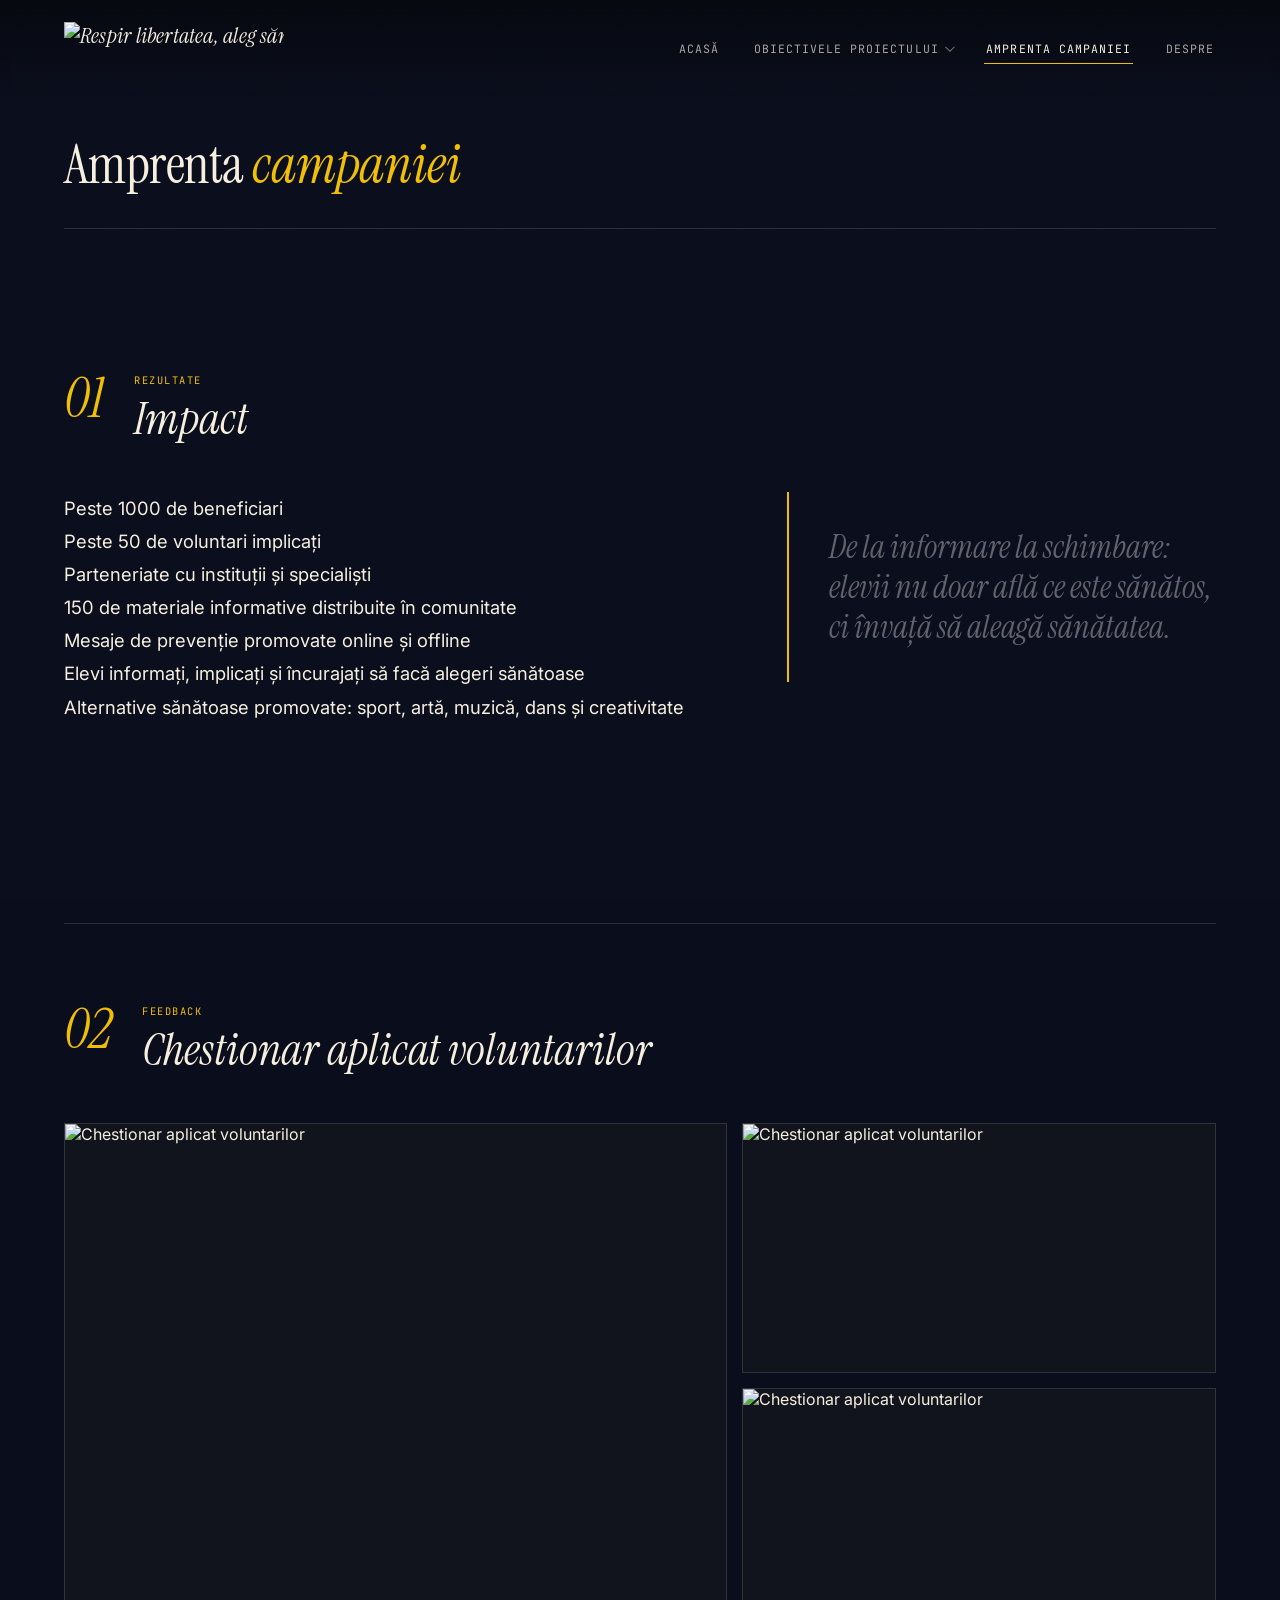
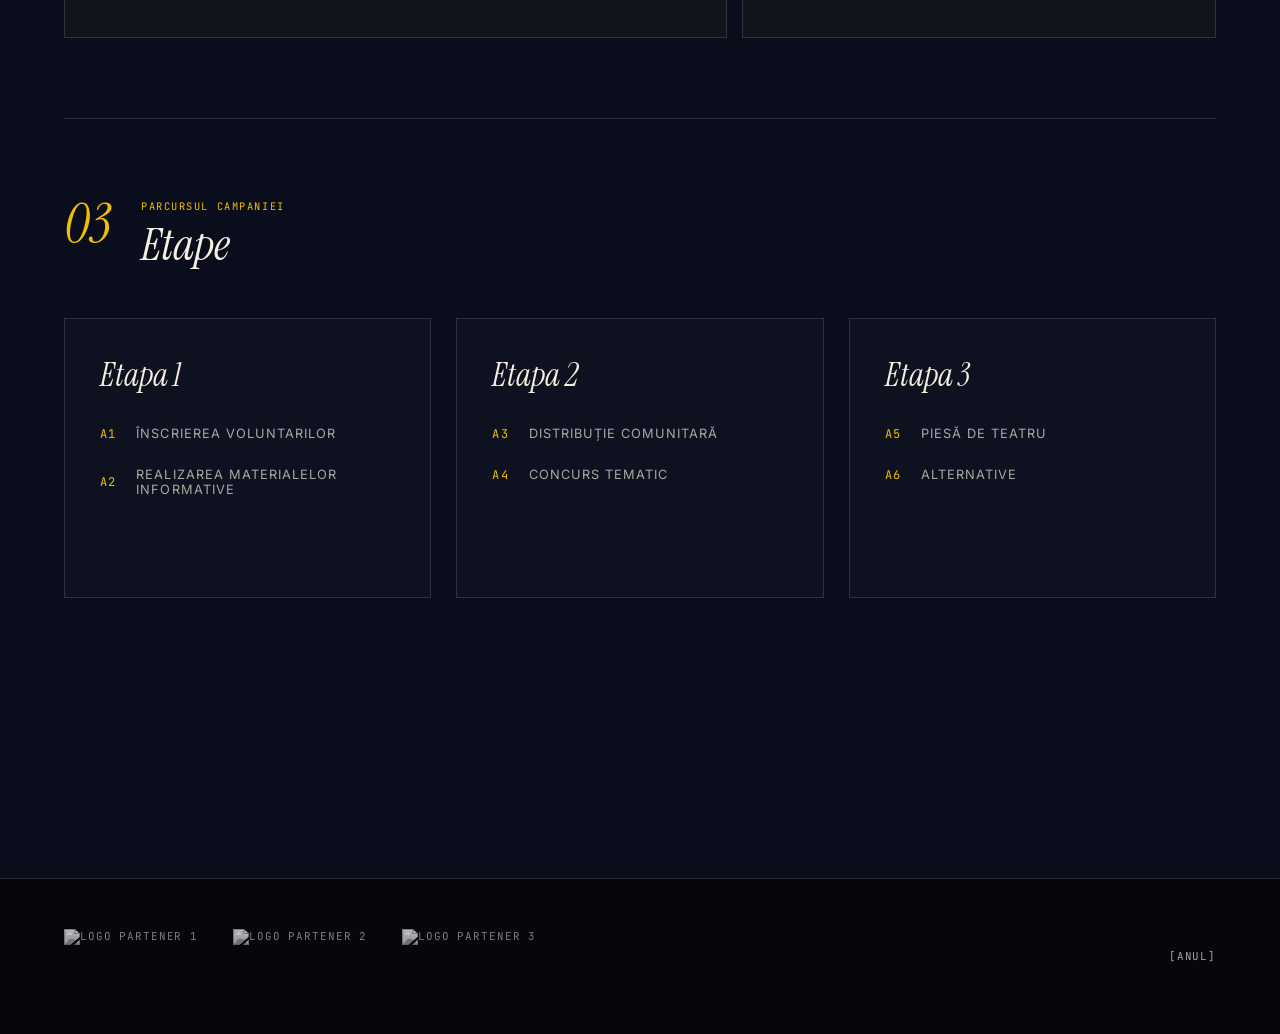
==== amprenta.html @ 4506ed2d "Site-ul fara poze" ====
<!DOCTYPE html>
<html lang="ro">

<head>

  <meta charset="UTF-8">

  <meta
    name="viewport"
    content="width=device-width, initial-scale=1.0"
  >

  <title>
    Amprenta Campaniei — Respir libertatea, aleg sănătatea
  </title>


  <!-- GOOGLE FONTS -->

  <link rel="preconnect" href="https://fonts.googleapis.com">

  <link
    rel="preconnect"
    href="https://fonts.gstatic.com"
    crossorigin
  >

  <link
    href="https://fonts.googleapis.com/css2?family=Instrument+Serif:ital@0;1&family=Inter:wght@400;500;600;700&family=JetBrains+Mono:wght@400;500&display=swap"
    rel="stylesheet"
  >


  <!-- CSS -->

  <link
    rel="stylesheet"
    href="style.css"
  >

</head>


<body>


  <!-- ================================================= -->
  <!-- NAVIGAȚIE -->
  <!-- ================================================= -->

  <nav
    class="nav"
    id="siteNav"
  >


    <!-- LOGO / NUME CAMPANIE -->

    <a
  href="index.html"
  class="nav-brand"
>
  <img
    src="imagini/logo.png"
    alt="Respir libertatea, aleg sănătatea"
  >
</a>



    <!-- MENIU -->

    <ul class="nav-list">


      <!-- ACASĂ -->

      <li>

        <a
          href="index.html"
          class="nav-link"
        >

          Acasă

        </a>

      </li>



      <!-- OBIECTIVE -->

      <li class="has-sub">

        <a
          href="obiective.html"
          class="nav-link"
        >

          Obiectivele proiectului

          <span class="caret"></span>

        </a>


        <!-- SUBMENIU -->

        <ul class="submenu">


          <li>

            <a
              href="obiective.html#constientizare"
            >

              Conștientizare

            </a>

          </li>


          <li>

            <a
              href="obiective.html#preventie"
            >

              Prevenție

            </a>

          </li>


          <li>

            <a
              href="obiective.html#consolidare"
            >

              Consolidare

            </a>

          </li>


        </ul>

      </li>



      <!-- AMPRENTA -->

      <li>

        <a
          href="amprenta.html"
          class="nav-link active"
        >

          Amprenta Campaniei

        </a>

      </li>



      <!-- Despre -->

      <li>

        <a
          href="despre.html"
          class="nav-link"
        >

          Despre

        </a>

      </li>


    </ul>
<button
  class="menu-toggle"
  id="menuToggle"
  aria-label="Deschide meniul"
  aria-expanded="false"
>
  <span></span>
  <span></span>
  <span></span>
</button>
  </nav>



  <!-- ================================================= -->
  <!-- CONȚINUT PRINCIPAL -->
  <!-- ================================================= -->

  <main>


    <!-- ================================================= -->
    <!-- HEADER - AMPRENTA CAMPANIEI -->
    <!-- ================================================= -->

    <section
      id="amprenta"
    >


      <div class="section-head">


        <!-- TITLUL PRINCIPAL -->

        <h1 class="section-title">

          Amprenta
          <em>campaniei</em>

        </h1>


      </div>



      <!-- ================================================= -->
      <!-- CONȚINUT AMPRENTA -->
      <!-- ================================================= -->

      <div class="imprint-content">



        <!-- ================================================= -->
        <!-- 01. IMPACT -->
        <!-- ================================================= -->

        <section
          class="imprint-section"
          id="impact"
        >


          <!-- HEADER SECȚIUNE -->

          <div class="imprint-section-heading">


            <!-- NUMĂR -->

            <div class="imprint-section-number">

              01

            </div>



            <!-- TITLU -->

            <div>


              <div class="imprint-section-label">

                REZULTATE

              </div>


              <h2 class="imprint-section-title">

                Impact

              </h2>


            </div>


          </div>



          <!-- CONȚINUT IMPACT -->

          <div class="impact-content">


            <!-- TEXT PRINCIPAL -->

            <div class="impact-main-text">


              <p>

                Peste 1000 de beneficiari 
                </p>
                <p>
Peste 50 de voluntari implicați 
</p>
<p>
Parteneriate cu instituții și specialiști
</p> 
<p>
150 de materiale informative distribuite în comunitate 
</p>
<p>
Mesaje de prevenție promovate online și offline
</p> 
</p>
<p>
Elevi informați, implicați și încurajați să facă alegeri sănătoase 
</p>
<p>
Alternative sănătoase promovate: sport, artă, muzică, dans și creativitate 
              </p>


            </div>



            <!-- MESAJ MEMORABIL -->

            <div class="impact-message">


              <p>

                De la informare la schimbare: elevii nu doar află ce este sănătos, ci învață să aleagă sănătatea.


              </p>


            </div>


          </div>


        </section>



        <!-- ================================================= -->
        <!-- 02. CHESTIONAR APLICAT VOLUNTARILOR -->
        <!-- ================================================= -->

        <section
          class="imprint-section"
          id="chestionar"
        >


          <!-- HEADER SECȚIUNE -->

          <div class="imprint-section-heading">


            <!-- NUMĂR -->

            <div class="imprint-section-number">

              02

            </div>



            <!-- TITLU -->

            <div>


              <div class="imprint-section-label">

                FEEDBACK

              </div>


              <h2 class="imprint-section-title">

                Chestionar aplicat
                voluntarilor

              </h2>


            </div>


          </div>


          <!-- GALERIE CHESTIONAR -->

          <div class="questionnaire-gallery">


            <!-- POZA 1 - MAI MARE -->

            <div class="questionnaire-photo">


              <img
                src="imagini/chestionar-1.jpg"
                alt="Chestionar aplicat voluntarilor"
              >


            </div>



            <!-- POZA 2 -->

            <div class="questionnaire-photo">


              <img
                src="imagini/chestionar-2.jpg"
                alt="Chestionar aplicat voluntarilor"
              >


            </div>



            <!-- POZA 3 -->

            <div class="questionnaire-photo">


              <img
                src="imagini/chestionar-3.jpg"
                alt="Chestionar aplicat voluntarilor"
              >


            </div>


          </div>


        </section>



        <!-- ================================================= -->
        <!-- 03. ETAPE -->
        <!-- ================================================= -->

        <section
          class="imprint-section"
          id="etape"
        >


          <!-- HEADER SECȚIUNE -->

          <div class="imprint-section-heading">


            <!-- NUMĂR -->

            <div class="imprint-section-number">

              03

            </div>



            <!-- TITLU -->

            <div>


              <div class="imprint-section-label">

                PARCURSUL CAMPANIEI

              </div>


              <h2 class="imprint-section-title">

                Etape

              </h2>


            </div>


          </div>



          <!-- ================================================= -->
          <!-- CELE 3 ETAPE -->
          <!-- ================================================= -->

          <div class="stages-grid">



            <!-- ================================================= -->
            <!-- ETAPA 1 -->
            <!-- ================================================= -->

            <article class="stage-card">


              <h3 class="stage-title">

                Etapa 1

              </h3>



              <div class="stage-list">


                <!-- A1 -->

                <div class="stage-item">


                  <span class="stage-code">

                    A1

                  </span>


                  <span class="stage-subtitle">

                    Înscrierea voluntarilor

                  </span>


                </div>



                <!-- A2 -->

                <div class="stage-item">


                  <span class="stage-code">

                    A2

                  </span>


                  <span class="stage-subtitle">

                    Realizarea materialelor informative

                  </span>


                </div>


              </div>


            </article>



            <!-- ================================================= -->
            <!-- ETAPA 2 -->
            <!-- ================================================= -->

            <article class="stage-card">


              <h3 class="stage-title">

                Etapa 2

              </h3>



              <div class="stage-list">


                <!-- A3 -->

                <div class="stage-item">


                  <span class="stage-code">

                    A3

                  </span>


                  <span class="stage-subtitle">

                    Distribuție comunitară

                  </span>


                </div>



                <!-- A4 -->

                <div class="stage-item">


                  <span class="stage-code">

                    A4

                  </span>


                  <span class="stage-subtitle">

                    Concurs tematic

                  </span>


                </div>


              </div>


            </article>



            <!-- ================================================= -->
            <!-- ETAPA 3 -->
            <!-- ================================================= -->

            <article class="stage-card">


              <h3 class="stage-title">

                Etapa 3

              </h3>



              <div class="stage-list">


                <!-- A5 -->

                <div class="stage-item">


                  <span class="stage-code">

                    A5

                  </span>


                  <span class="stage-subtitle">

                    Piesă de teatru

                  </span>


                </div>



                <!-- A6 -->

                <div class="stage-item">


                  <span class="stage-code">

                    A6

                  </span>


                  <span class="stage-subtitle">

                    Alternative

                  </span>


                </div>


              </div>


            </article>


          </div>


        </section>


      </div>


    </section>


  </main>



  <!-- ================================================= -->
  <!-- FOOTER -->
  <!-- ================================================= -->

  <footer>

  <div class="footer-logos">

    <img
      src="imagini/logo1.png"
      alt="Logo partener 1"
    >

    <img
      src="imagini/logo2.png"
      alt="Logo partener 2"
    >

    <img
      src="imagini/logo3.png"
      alt="Logo partener 3"
    >

  </div>

  <div class="footer-year">
    [Anul]
  </div>

</footer>



  <!-- ================================================= -->
  <!-- JAVASCRIPT -->
  <!-- ================================================= -->

  <script src="script.js"></script>


</body>

</html>
---- style.css ----
:root{

    --gold:   #f0be05;
    --amber:  #d9820a;
    --ember:  #c1421c;
    --wine:   #8b314e;
    --indigo: #47427e;
    --navy:   #16213f;
    --void:   #05070d;

    --paper:  #f6efdf;
    --paper-dim: rgba(246,239,223,0.68);

    --line: rgba(246,239,223,0.14);

    --display: 'Instrument Serif', serif;
    --body: 'Inter', sans-serif;
    --mono: 'JetBrains Mono', monospace;

    }


    /* ============================================
    RESET
    ============================================ */


    *{

    margin:0;
    padding:0;

    box-sizing:border-box;

    }


    html{

    scroll-behavior:smooth;

    }


    body{

    background:var(--void);

    color:var(--paper);

    font-family:var(--body);

    overflow-x:hidden;

    }


    /* ============================================
    TEXTURE / GRAIN
    ============================================ */


    body::before{

    content:"";

    position:fixed;

    inset:0;

    z-index:500;

    pointer-events:none;

    opacity:0.05;

    mix-blend-mode:overlay;

    background-image:url(
        "data:image/svg+xml;utf8,<svg xmlns='http://www.w3.org/2000/svg' width='120' height='120'><filter id='n'><feTurbulence type='fractalNoise' baseFrequency='0.9' numOctaves='2' stitchTiles='stitch'/></filter><rect width='100%25' height='100%25' filter='url(%23n)'/></svg>"
    );

    }


    a{

    color:inherit;

    text-decoration:none;

    }


    ::selection{

    background:var(--ember);

    color:var(--paper);

    }


    /* ============================================
    NAVIGATION
    ============================================ */


    .nav{

    position:fixed;

    top:0;
    left:0;
    right:0;

    z-index:400;

    display:flex;

    align-items:center;

    justify-content:space-between;

    padding:22px 5vw;

    background:
        linear-gradient(
        to bottom,
        rgba(5,7,13,0.85),
        rgba(5,7,13,0)
        );

    backdrop-filter:blur(6px);

    transition:
        padding .35s ease,
        background .35s ease;

    }


    .nav.scrolled{

    padding:14px 5vw;

    background:rgba(5,7,13,0.72);

    border-bottom:1px solid var(--line);

    }


    /* ============================================
    LOGO
    ============================================ */


    .nav-brand{

    font-family:var(--display);

    font-style:italic;

    font-size:1.35rem;

    letter-spacing:0.01em;

    white-space:nowrap;

    }


    .nav-brand span{

    color:var(--gold);

    font-style:normal;

    }


    /* ============================================
    MENIU PRINCIPAL
    ============================================ */


    .nav-list{

    list-style:none;

    display:flex;

    align-items:center;

    gap:2.4vw;

    }


    .nav-list > li{

    position:relative;

    }


    .nav-link{

    font-family:var(--mono);

    font-size:0.72rem;

    letter-spacing:0.09em;

    text-transform:uppercase;

    color:var(--paper-dim);

    padding:8px 2px;

    position:relative;

    cursor:pointer;

    display:inline-flex;

    align-items:center;

    gap:6px;

    transition:color .25s ease;

    }


    .nav-link:hover,
    .nav-link.active{

    color:var(--paper);

    }


    .nav-link::after{

    content:"";

    position:absolute;

    left:0;

    bottom:0;

    width:0;

    height:1px;

    background:var(--gold);

    transition:width .3s ease;

    }


    .nav-link:hover::after,
    .nav-link.active::after{

    width:100%;

    }


    /* ============================================
    SĂGEATA SUBMENIU
    ============================================ */


    .caret{

    width:7px;

    height:7px;

    border-right:1px solid currentColor;

    border-bottom:1px solid currentColor;

    transform:
        rotate(45deg)
        translateY(-2px);

    opacity:0.7;

    transition:
        transform .25s ease;

    }


    .has-sub:hover .caret{

    transform:
        rotate(225deg)
        translateY(2px);

    }


    /* ============================================
    SUBMENIU
    ============================================ */


    .submenu{

    position:absolute;

    top:calc(100% + 14px);

    left:50%;

    transform:
        translateX(-50%)
        translateY(-6px);

    min-width:200px;

    background:rgba(10,12,22,0.92);

    border:1px solid var(--line);

    backdrop-filter:blur(10px);

    padding:8px;

    opacity:0;

    visibility:hidden;

    transition:

        opacity .25s ease,

        transform .25s ease,

        visibility .25s ease;

    }


    .has-sub:hover .submenu{

    opacity:1;

    visibility:visible;

    transform:
        translateX(-50%)
        translateY(0);

    }


    .submenu li{

    list-style:none;

    }


    .submenu li a{

    display:block;

    font-family:var(--mono);

    font-size:0.7rem;

    letter-spacing:0.07em;

    text-transform:uppercase;

    color:var(--paper-dim);

    padding:11px 14px;

    transition:

        color .2s ease,

        background .2s ease;

    }


    .submenu li a:hover{

    color:var(--paper);

    background:
        rgba(240,190,5,0.08);

    }


    .submenu li + li{

    border-top:1px solid var(--line);

    }


    /* ============================================
    HERO / ACASĂ
    ============================================ */


    .hero{

    position:relative;

    min-height:100svh;

    display:flex;

    flex-direction:column;

    justify-content:center;

    padding:0 5vw;

    overflow:hidden;

    }


    .hero-bg{

    position:absolute;

    inset:0;

    background-image:
        url('assets/hero-gradient.jpg');

    background-size:cover;

    background-position:center;

    z-index:-3;

    }


    .hero-bg::after{

    content:"";

    position:absolute;

    inset:0;

    background:
        linear-gradient(
        180deg,
        rgba(5,7,13,0.35) 0%,
        rgba(5,7,13,0.15) 40%,
        rgba(5,7,13,0.75) 100%
        );

    }


    /* ============================================
    HALO
    ============================================ */


    .breath-halo{

    position:absolute;

    left:8%;

    top:38%;

    width:46vw;

    height:46vw;

    max-width:640px;

    max-height:640px;

    border-radius:50%;

    background:
        radial-gradient(
        circle,
        rgba(240,190,5,0.35) 0%,
        rgba(193,66,28,0.18) 45%,
        transparent 72%
        );

    filter:blur(10px);

    z-index:-2;

    animation:
        breathe 4.2s ease-in-out infinite;

    pointer-events:none;

    }


    @keyframes breathe{

    0%,
    100%{

        transform:scale(1);

        opacity:0.75;

    }

    50%{

        transform:scale(1.12);

        opacity:1;

    }

    }


    /* ============================================
    HERO TEXT
    ============================================ */


    .eyebrow{

    font-family:var(--mono);

    font-size:0.75rem;

    letter-spacing:0.18em;

    text-transform:uppercase;

    color:var(--gold);

    margin-bottom:22px;

    display:flex;

    align-items:center;

    gap:12px;

    }


    .eyebrow::before{

    content:"";

    width:34px;

    height:1px;

    background:var(--gold);

    }


    .hero-title{

    font-family:var(--display);

    font-weight:400;

    font-size:
        clamp(
        2.8rem,
        7.4vw,
        6.4rem
        );

    line-height:1.02;

    max-width:14ch;

    letter-spacing:-0.01em;

    }


    .hero-title em{

    font-style:italic;

    color:var(--gold);

    }


    .hero-sub{

    margin-top:26px;

    max-width:46ch;

    font-size:1.05rem;

    line-height:1.7;

    color:var(--paper-dim);

    }


    .hero-meta{

    margin-top:56px;

    display:flex;

    gap:48px;

    flex-wrap:wrap;

    }


    .hero-meta div{

    font-family:var(--mono);

    font-size:0.7rem;

    letter-spacing:0.08em;

    text-transform:uppercase;

    color:var(--paper-dim);

    }


    .hero-meta strong{

    display:block;

    font-family:var(--display);

    font-style:italic;

    font-size:1.4rem;

    color:var(--paper);

    margin-top:4px;

    }


    /* ============================================
    SECȚIUNI
    ============================================ */


    section{

    position:relative;

    padding:130px 5vw;

    }


    main section{

    min-height:70vh;

    }


    .section-head{

    display:flex;

    align-items:flex-end;

    justify-content:space-between;

    gap:40px;

    flex-wrap:wrap;

    margin-bottom:64px;

    border-bottom:1px solid var(--line);

    padding-bottom:28px;

    }


    .section-title{

    font-family:var(--display);

    font-size:
        clamp(
        2rem,
        4.2vw,
        3.4rem
        );

    font-weight:400;

    letter-spacing:-0.01em;

    }


    .section-title em{

    font-style:italic;

    color:var(--gold);

    }


    .section-note{

    font-family:var(--mono);

    font-size:0.72rem;

    letter-spacing:0.08em;

    text-transform:uppercase;

    color:var(--paper-dim);

    max-width:34ch;

    text-align:right;

    }


    /* ============================================
    OBIECTIVE
    ============================================ */


    #obiective{

    background:
        linear-gradient(
        180deg,
        var(--void) 0%,
        #0a0e1c 100%
        );

    }


    .goal-grid{

    display:grid;

    grid-template-columns:
        repeat(3,1fr);

    gap:1px;

    background:var(--line);

    border:1px solid var(--line);

    }


    .goal-card{

    background:var(--void);

    padding:44px 34px 40px;

    min-height:340px;

    display:flex;

    flex-direction:column;

    transition:
        background .3s ease;

    }

    /* ============================================
    OBIECTIVE - SECȚIUNI DETALIATE
    ============================================ */


    /* Spațiu între carduri și prima secțiune */

    .objective-detail{

    min-height:100vh;

    display:grid;

    grid-template-columns:
        180px 1fr;

    gap:70px;

    align-items:start;

    padding-top:150px;

    padding-bottom:150px;

    border-top:1px solid var(--line);

    }


    /* Numărul mare din stânga */

    .detail-number{

    font-family:var(--display);

    font-style:italic;

    font-size:
        clamp(
        5rem,
        10vw,
        10rem
        );

    line-height:0.8;

    color:rgba(240,190,5,0.18);

    position:sticky;

    top:150px;

    }


    /* Zona cu text */

    .detail-content{

    max-width:900px;

    }


    /* Eticheta mică */

    .detail-tag{

    font-family:var(--mono);

    font-size:0.7rem;

    letter-spacing:0.15em;

    text-transform:uppercase;

    color:var(--gold);

    margin-bottom:22px;

    }


    /* Titlul */

    .detail-title{

    font-family:var(--display);

    font-style:italic;

    font-weight:400;

    font-size:
        clamp(
        3rem,
        6vw,
        5.5rem
        );

    line-height:1;

    margin-bottom:35px;

    }


    /* Text introductiv */

    .detail-intro{

    max-width:800px;

    font-size:1.25rem;

    line-height:1.8;

    color:var(--paper);

    margin-bottom:35px;

    }
    .detail-intro .first-word {
    color: var(--gold);
    }


    /* Textul principal */

    .detail-text{

    max-width:750px;

    font-size:1rem;

    line-height:1.9;

    color:var(--paper-dim);

    }


    .detail-text p + p{

    margin-top:25px;

    }


    /* Lista de activități */

    .detail-list{

    margin-top:60px;

    border-top:1px solid var(--line);

    }


    .detail-list-item{

    display:grid;

    grid-template-columns:60px 1fr;

    gap:25px;

    padding:25px 0;

    border-bottom:1px solid var(--line);

    }


    .detail-list-item span{

    font-family:var(--mono);

    font-size:0.7rem;

    color:var(--gold);

    padding-top:4px;

    }


    .detail-list-item p{

    font-size:0.95rem;

    line-height:1.7;

    color:var(--paper-dim);

    }


    /* ============================================
    CULORI DIFERITE PENTRU CELE 3 SECȚIUNI
    ============================================ */


    /* Conștientizare */

    .objective-awareness{

    background:
        linear-gradient(
        180deg,
        #0a0e1c 0%,
        #0d101e 100%
        );

    }


    .objective-awareness
    .detail-title{

    color:var(--gold);

    }


    /* Prevenție */

    .objective-prevention{

    background:
        linear-gradient(
        180deg,
        #0d101e 0%,
        #100d18 100%
        );

    }


    .objective-prevention
    .detail-title{

    color:#d9820a;

    }


    /* Consolidare */

    .objective-consolidation{

    background:
        linear-gradient(
        180deg,
        #100d18 0%,
        var(--void) 100%
        );

    }


    .objective-consolidation
    .detail-title{

    color:#8b8ac5;

    }


    /* ============================================
    OFFSET PENTRU MENIUL FIX
    ============================================ */


    /*
    Când apeși pe Conștientizare, Prevenție
    sau Consolidare, browserul face scroll
    astfel încât secțiunea să nu fie ascunsă
    sub meniul fix.
    */


    #constientizare,
    #preventie,
    #consolidare{

    scroll-margin-top:90px;

    }

    /* ============================================
    ACTIVITĂȚI - CONȘTIENTIZARE
    ============================================ */

    .awareness-activities {

    margin-top: 80px;

    border-top: 1px solid var(--line);

    }


    /* ============================================
    FIECARE ACTIVITATE
    ============================================ */

    .awareness-item {

    padding: 90px 0;

    border-bottom: 1px solid var(--line);

    }


    /* ============================================
    ZONA CU NUMĂR + TEXT
    ============================================ */

    .awareness-info {

    display: grid;

    grid-template-columns: 120px 1fr;

    gap: 40px;

    align-items: start;

    margin-bottom: 50px;

    }


    /* Numărul 01 / 02 / 03 */

    .awareness-number {

    font-family: var(--display);

    font-style: italic;

    font-size: 5rem;

    line-height: 0.8;

    color: rgba(240, 190, 5, 0.35);

    }


    /* Eticheta mică */

    .awareness-tag {

    font-family: var(--mono);

    font-size: 0.65rem;

    letter-spacing: 0.15em;

    text-transform: uppercase;

    color: var(--gold);

    margin-bottom: 15px;

    }


    /* Titlul CJRAE / IPJ */

    .awareness-title {

    font-family: var(--display);

    font-style: italic;

    font-weight: 400;

    font-size: clamp(2.5rem, 5vw, 4.5rem);

    line-height: 1;

    margin: 0 0 25px;

    color: var(--paper);

    }


    /* Textul descriptiv */

    .awareness-text {

    max-width: 800px;

    font-size: 1rem;

    line-height: 1.8;

    color: var(--paper-dim);

    margin: 0;

    }


    /* ============================================
    GALERIA FOTO
    ============================================ */

    .awareness-gallery {

    display: grid;

    gap: 15px;

    width: 100%;

    }


    /* 3 fotografii */

    .gallery-three {

    grid-template-columns:
        repeat(3, 1fr);

    }


    /* 5 fotografii */

    /* ============================================
    GALERIE SPECIALIȘTI ÎN ALIMENTAȚIE
    SCROLL ORIZONTAL
    ============================================ */

    .food-gallery-wrapper {

    width: 100%;

    position: relative;

    }


    /* Containerul care permite scroll */

    .food-gallery {

    display: flex;

    gap: 15px;

    overflow-x: auto;

    overflow-y: hidden;

    scroll-behavior: smooth;

    padding-bottom: 18px;

    scrollbar-width: thin;

    scrollbar-color:
        var(--gold)
        var(--line);

    }


    /* Fiecare fotografie are aceeași
    dimensiune ca în galeria de 3 poze */

    .food-gallery .gallery-image {

    flex: 0 0
        calc(
        (100% - 30px) / 3
        );

    aspect-ratio: 4 / 3;

    position: relative;

    overflow: hidden;

    background: #11141d;

    border: 1px solid var(--line);

    }


    /* Imaginile */

    .food-gallery .gallery-image img {

    width: 100%;

    height: 100%;

    object-fit: cover;

    display: block;

    transition:
        transform 0.6s ease,
        filter 0.6s ease;

    }


    /* Hover */

    .food-gallery .gallery-image:hover img {

    transform: scale(1.06);

    filter: brightness(1.1);

    }


    /* Linia galbenă la hover */

    .food-gallery .gallery-image::after {

    content: "";

    position: absolute;

    left: 0;

    bottom: 0;

    width: 100%;

    height: 3px;

    background: var(--gold);

    transform: scaleX(0);

    transform-origin: left;

    transition:
        transform 0.4s ease;

    }


    .food-gallery .gallery-image:hover::after {

    transform: scaleX(1);

    }


    /* ============================================
    SCROLLBAR
    ============================================ */

    .food-gallery::-webkit-scrollbar {

    height: 5px;

    }


    .food-gallery::-webkit-scrollbar-track {

    background:
        rgba(255,255,255,0.05);

    }


    .food-gallery::-webkit-scrollbar-thumb {

    background: var(--gold);

    border-radius: 10px;

    }


    .food-gallery::-webkit-scrollbar-thumb:hover {

    background: #ffd000;

    }


    /* ============================================
    INDICAȚIE PENTRU UTILIZATOR
    ============================================ */

    .gallery-scroll-hint {

    display: flex;

    align-items: center;

    justify-content: flex-end;

    gap: 10px;

    margin-top: 15px;

    font-family: var(--mono);

    font-size: 0.65rem;

    letter-spacing: 0.1em;

    text-transform: uppercase;

    color: var(--paper-dim);

    }


    .scroll-arrow {

    color: var(--gold);

    font-size: 1.2rem;

    animation:
        slideArrow 1.5s ease-in-out infinite;

    }


    @keyframes slideArrow {

    0%,
    100% {

        transform:
        translateX(0);

    }

    50% {

        transform:
        translateX(7px);

    }

    }


    /* Container imagine */

    .gallery-image {

    position: relative;

    overflow: hidden;

    aspect-ratio: 4 / 3;

    background: #11141d;

    border: 1px solid var(--line);

    }


    /* Imagine */

    .gallery-image img {

    width: 100%;

    height: 100%;

    object-fit: cover;

    display: block;

    transition:
        transform 0.6s ease,
        filter 0.6s ease;

    }


    /* Efect hover */

    .gallery-image:hover img {

    transform: scale(1.06);

    filter: brightness(1.1);

    }


    /* ============================================
    EFECT DE LINIE GALBENĂ LA HOVER
    ============================================ */

    .gallery-image::after {

    content: "";

    position: absolute;

    left: 0;

    bottom: 0;

    width: 100%;

    height: 3px;

    background: var(--gold);

    transform: scaleX(0);

    transform-origin: left;

    transition:
        transform 0.4s ease;

    }


    .gallery-image:hover::after {

    transform: scaleX(1);

    }


    /* ============================================
    RESPONSIVE - TABLETĂ
    ============================================ */

    @media (max-width: 900px) {


    .awareness-info {

        grid-template-columns:
        80px 1fr;

        gap: 25px;

    }


    .awareness-number {

        font-size: 4rem;

    }


    .gallery-five {

        grid-template-columns:
        repeat(3, 1fr);

    }


    }


    /* ============================================
    RESPONSIVE - TELEFON
    ============================================ */

    @media (max-width: 600px) {


    .awareness-item {

        padding: 60px 0;

    }


    .awareness-info {

        grid-template-columns: 1fr;

        gap: 20px;

    }


    .awareness-number {

        font-size: 3.5rem;

    }


    .awareness-title {

        font-size: 3rem;

    }


    .gallery-three {

        grid-template-columns: 1fr;

    }


    .gallery-five {

        grid-template-columns:
        repeat(2, 1fr);

    }


    }
    @media (max-width: 600px) {

    .food-gallery .gallery-image {

        flex: 0 0 85%;

    }

    .gallery-scroll-hint {

        justify-content: flex-start;

    }

    }


    /* ============================================
    RESPONSIVE
    ============================================ */


    @media (max-width:900px){

    .objective-detail{

      grid-template-columns:minmax(0,1fr);

        gap:30px;

        padding-top:100px;

        padding-bottom:100px;

    }


    .detail-number{

        position:static;

        font-size:6rem;

    }


    .detail-content{

        max-width:100%;

      min-width:0;

    }


    .awareness-info > div,

    .awareness-gallery{

      min-width:0;

    }

    }


    @media (max-width:600px){

    .objective-detail{

        padding-top:80px;

        padding-bottom:80px;

    }


    .detail-number{

        font-size:5rem;

    }


    .detail-title{

        font-size:3.5rem;

    }


    .detail-intro{

        font-size:1.05rem;

    }


    .awareness-info{

      grid-template-columns:minmax(0,1fr);

    }


    .awareness-title,

    .awareness-text{

      min-width:0;

    }


    .detail-list-item{

        grid-template-columns:40px 1fr;

        gap:15px;

    }

    }


    .goal-card:hover{

    background:#0b0f1d;

    }


    .goal-tag{

    font-family:var(--mono);

    font-size:0.68rem;

    letter-spacing:0.1em;

    text-transform:uppercase;

    color:var(--gold);

    margin-bottom:22px;

    }


    .goal-title{

    font-family:var(--display);

    font-style:italic;

    font-size:1.9rem;

    margin-bottom:18px;

    }


    .goal-desc{

    font-size:0.92rem;

    line-height:1.75;

    color:var(--paper-dim);

    flex-grow:1;

    }


    .goal-dot{

    width:8px;

    height:8px;

    border-radius:50%;

    margin-top:26px;

    background:var(--amber);

    }


    .goal-card:nth-child(1)
    .goal-dot{

    background:var(--gold);

    }


    .goal-card:nth-child(2)
    .goal-dot{

    background:var(--ember);

    }


    .goal-card:nth-child(3)
    .goal-dot{

    background:var(--indigo);

    }


    /* ============================================
    TEXT INTRODUCTIV
    ============================================ */


    .intro-text{

    max-width:70ch;

    font-size:1.05rem;

    line-height:1.85;

    color:var(--paper-dim);

    }


    .intro-text p + p{

    margin-top:20px;

    }


    /* ============================================
    AMPRENTA
    ============================================ */


    #amprenta{

    background:#0a0e1c;

    }


    .imprint-grid{

    display:grid;

    grid-template-columns:
        1.1fr 0.9fr;

    gap:70px;

    align-items:start;

    }


    .imprint-stats{

    display:grid;

    grid-template-columns:
        1fr 1fr;

    gap:40px 30px;

    }


    .stat-num{

    font-family:var(--display);

    font-style:italic;

    font-size:3.2rem;

    color:var(--gold);

    line-height:1;

    }


    .stat-label{

    margin-top:10px;

    font-family:var(--mono);

    font-size:0.7rem;

    letter-spacing:0.08em;

    text-transform:uppercase;

    color:var(--paper-dim);

    }

    /* ============================================
    CONȚINUT NOU - AMPRENTA CAMPANIEI
    ============================================ */


    /* ============================================
    SEPARARE SECȚIUNI
    ============================================ */

    .imprint-section {

    padding: 80px 0;

    border-top: 1px solid var(--line);

    }


    .imprint-section:first-of-type {

    border-top: none;

    }


    /* ============================================
    TITLURILE CELOR 3 PUNCTE
    ============================================ */

    .imprint-section-heading {

    display: flex;

    align-items: flex-start;

    gap: 30px;

    margin-bottom: 50px;

    }


    .imprint-section-number {

    font-family: var(--display);

    font-size: 3.5rem;

    font-style: italic;

    color: var(--gold);

    line-height: 0.9;

    flex-shrink: 0;

    }


    .imprint-section-label {

    font-family: var(--mono);

    font-size: 0.65rem;

    letter-spacing: 0.15em;

    text-transform: uppercase;

    color: var(--gold);

    margin-bottom: 10px;

    }


    .imprint-section-title {

    font-family: var(--display);

    font-size: 2.8rem;

    font-style: italic;

    font-weight: 400;

    color: var(--paper);

    margin: 0;

    line-height: 1;

    }


    /* ============================================
    01. IMPACT
    ============================================ */

    .impact-content {

    display: grid;

    grid-template-columns:
        1.2fr 0.8fr;

    gap: 80px;

    align-items: start;

    }


    .impact-main-text {

    max-width: 750px;

    }


    .impact-main-text p {

    margin: 0;

    font-size: 1.15rem;

    line-height: 1.8;

    color: var(--paper);

    }


    /* MESAJUL CARE RĂMÂNE ÎNTIPĂRIT */

    .impact-message {

    padding: 35px 0 35px 40px;

    border-left: 2px solid var(--gold);

    }


    .impact-message p {

    margin: 0;

    font-family: var(--display);

    font-size: 2rem;

    font-style: italic;

    line-height: 1.25;

    color: rgba(255, 255, 255, 0.35);

    }


    /* ============================================
    02. CHESTIONAR
    ============================================ */

    .questionnaire-text {

    max-width: 750px;

    margin-bottom: 45px;

    }


    .questionnaire-text p {

    margin: 0;

    font-size: 1rem;

    line-height: 1.8;

    color: var(--paper-dim);

    }


    /* GALERIE 3 POZE */

    .questionnaire-gallery {

    display: grid;

    grid-template-columns:
        1.4fr 1fr;

    grid-template-rows:
        250px 250px;

    gap: 15px;

    }


    .questionnaire-photo {

    overflow: hidden;

    border: 1px solid var(--line);

    background: #11141d;

    }


    .questionnaire-photo:first-child {

    grid-row: span 2;

    }


    .questionnaire-photo img {

    display: block;

    width: 100%;

    height: 100%;

    object-fit: cover;

    transition:
        transform 0.6s ease,
        filter 0.6s ease;

    }


    .questionnaire-photo:hover img {

    transform: scale(1.04);

    filter: brightness(1.08);

    }


    /* ============================================
    03. ETAPE
    ============================================ */

    .stages-grid {

    display: grid;

    grid-template-columns:
        repeat(3, 1fr);

    gap: 25px;

    }


    .stage-card {

    padding: 35px;

    border: 1px solid var(--line);

    background:
        rgba(255, 255, 255, 0.015);

    min-height: 280px;

    }


    .stage-title {

    font-family: var(--display);

    font-size: 2rem;

    font-style: italic;

    font-weight: 400;

    margin: 0 0 30px;

    color: var(--paper);

    }


    .stage-list {

    display: flex;

    flex-direction: column;

    gap: 25px;

    }


    .stage-item {

    display: flex;

    align-items: center;

    gap: 20px;

    }


    .stage-code {

    font-family: var(--mono);

    font-size: 0.75rem;

    color: var(--gold);

    letter-spacing: 0.1em;

    }


    .stage-subtitle {

    font-size: 0.8rem;

    color: var(--paper-dim);

    text-transform: uppercase;

    letter-spacing: 0.08em;

    }


    /* ============================================
    RESPONSIVE
    ============================================ */

    @media (max-width: 900px) {


    .impact-content {

        grid-template-columns: 1fr;

        gap: 50px;

    }


    .stages-grid {

        grid-template-columns: 1fr;

    }


    }


    @media (max-width: 600px) {


    .imprint-section {

        padding: 60px 0;

    }


    .imprint-section-heading {

        gap: 20px;

    }


    .imprint-section-number {

        font-size: 2.5rem;

    }


    .imprint-section-title {

        font-size: 2.2rem;

    }


    .questionnaire-gallery {

        grid-template-columns: 1fr;

        grid-template-rows:
        300px
        220px
        220px;

    }


    .questionnaire-photo:first-child {

        grid-row: auto;

    }


    }



    /* ============================================
    DESPRE - PAGINA ECHIPEI
    ============================================ */

    #despre {
    background:
        linear-gradient(
        180deg,
        #0a0e1c 0%,
        var(--void) 100%
        );
    }


    /* ============================================
    SECȚIUNI DESPRE
    ============================================ */

    .about-section {
    padding: 90px 0;
    border-top: 1px solid var(--line);
    }


    .about-section:first-child {
    border-top: none;
    }


    /* ============================================
    TITLU SECȚIUNE
    ============================================ */

    .about-heading {
    display: flex;
    align-items: flex-start;
    gap: 30px;
    margin-bottom: 50px;
    }


    .about-number {
    font-family: var(--display);
    font-size: 3.5rem;
    font-style: italic;
    color: var(--gold);
    line-height: 0.9;
    flex-shrink: 0;
    }


    .about-section-label {
    font-family: var(--mono);
    font-size: 0.65rem;
    letter-spacing: 0.15em;
    text-transform: uppercase;
    color: var(--gold);
    margin-bottom: 10px;
    }


    .about-section-title {
    font-family: var(--display);
    font-size: 2.8rem;
    font-style: italic;
    font-weight: 400;
    color: var(--paper);
    margin: 0;
    line-height: 1;
    }


    /* ============================================
    SUBTITLU
    ============================================ */

    .about-subtitle {
    font-family: var(--mono);
    font-size: 0.75rem;
    letter-spacing: 0.12em;
    text-transform: uppercase;
    color: var(--gold);
    margin-bottom: 25px;
    }


    /* ============================================
    TEXT
    ============================================ */

    .about-text {
    max-width: 800px;
    font-size: 1rem;
    line-height: 1.8;
    color: var(--paper-dim);
    }


    /* ============================================
    01. ECHIPA DE PROIECT
    ============================================ */

    .project-team-list {
    display: grid;
    grid-template-columns: repeat(2, 1fr);
    gap: 1px;
    background: var(--line);
    border: 1px solid var(--line);
    margin-top: 40px;
    }


    .project-team-member {
    background: var(--void);
    padding: 30px;
    transition: background 0.3s ease;
    }


    .project-team-member:hover {
    background: #0b0f1d;
    }


    .project-team-member::before {
    content: "•";
    color: var(--gold);
    margin-right: 12px;
    }


    .project-team-name {
    font-family: var(--display);
    font-style: italic;
    font-size: 1.5rem;
    color: var(--paper);
    }


    /* ============================================
    POZA CU ECHIPA
    ============================================ */

    .team-photo {
    margin-top: 60px;
    width: 100%;
    overflow: hidden;
    border: 1px solid var(--line);
    background: #11141d;
    }


    .team-photo img {
    display: block;
    width: 100%;
    height: auto;
    max-height: 650px;
    object-fit: cover;
    transition:
        transform 0.7s ease,
        filter 0.7s ease;
    }


    .team-photo:hover img {
    transform: scale(1.02);
    filter: brightness(1.05);
    }


    /* ============================================
    02. SOCIAL MEDIA
    ============================================ */

    .social-media-content {
    display: grid;
    grid-template-columns: 0.8fr 1.2fr;
    gap: 60px;
    align-items: center;
    }


    /* QR CODE */

    .social-qr {
    display: flex;
    align-items: center;
    justify-content: center;
    }


    .social-qr img {
    width: 280px;
    height: 280px;
    object-fit: contain;
    border: 1px solid var(--line);
    padding: 15px;
    background: var(--paper);
    }


    /* IMAGINI SOCIAL MEDIA */

    .social-devices {
    display: grid;
    grid-template-columns: 1fr 1fr;
    gap: 20px;
    }


    .social-device {
    overflow: hidden;
    border: 1px solid var(--line);
    background: #11141d;
    }


    .social-device img {
    display: block;
    width: 100%;
    height: 100%;
    object-fit: cover;
    transition:
        transform 0.6s ease,
        filter 0.6s ease;
    }


    .social-device:hover img {
    transform: scale(1.04);
    filter: brightness(1.08);
    }


    /* ============================================
    03. PARTENERI
    ============================================ */

    .partners-list {
    display: grid;
    grid-template-columns: repeat(3, 1fr);
    gap: 1px;
    background: var(--line);
    border: 1px solid var(--line);
    margin-top: 40px;
    }


    .partner-item {
    padding: 25px 30px;
    background: var(--void);
    font-family: var(--body);
    font-size: 0.95rem;
    color: var(--paper-dim);
    transition: background 0.3s ease;
    }


    .partner-item::before {
    content: "•";
    color: var(--gold);
    margin-right: 12px;
    }


    .partner-item:hover {
    background: #0b0f1d;
    color: var(--paper);
    }


    /* ============================================
    04. SUSTENABILITATE
    ============================================ */

    .sustainability-content {
    display: grid;
    grid-template-columns: 1.2fr 0.8fr;
    gap: 80px;
    align-items: start;
    }


    .sustainability-text {
    max-width: 750px;
    font-size: 1.05rem;
    line-height: 1.85;
    color: var(--paper-dim);
    }


    /* MESAJUL CARE RĂMÂNE ÎNTIPĂRIT */

    .sustainability-message {
    padding: 35px 0 35px 40px;
    border-left: 2px solid var(--gold);
    }


    .sustainability-message p {
    margin: 0;
    font-family: var(--display);
    font-size: 2rem;
    font-style: italic;
    line-height: 1.25;
    color: rgba(255, 255, 255, 0.35);
    }


    /* ============================================
    RESPONSIVE DESPRE
    ============================================ */

    @media (max-width: 900px) {

    .social-media-content {
        grid-template-columns: 1fr;
        gap: 50px;
    }


    .sustainability-content {
        grid-template-columns: 1fr;
        gap: 50px;
    }


    .partners-list {
        grid-template-columns: repeat(2, 1fr);
    }

    }


    @media (max-width: 600px) {

    .about-section {
        padding: 60px 0;
    }


    .about-heading {
        gap: 20px;
    }


    .about-number {
        font-size: 2.5rem;
    }


    .about-section-title {
        font-size: 2.2rem;
    }


    .project-team-list {
        grid-template-columns: 1fr;
    }


    .social-devices {
        grid-template-columns: 1fr;
    }


    .social-qr img {
        width: 220px;
        height: 220px;
    }


    .partners-list {
        grid-template-columns: 1fr;
    }


    .sustainability-message {
        padding-left: 25px;
    }


    .sustainability-message p {
        font-size: 1.6rem;
    }

    }

    /* ============================================
    FOOTER
    ============================================ */


    footer{

    padding:40px 5vw;

    border-top:1px solid var(--line);

    display:flex;

    justify-content:space-between;

    flex-wrap:wrap;

    gap:16px;

    font-family:var(--mono);

    font-size:0.68rem;

    letter-spacing:0.08em;

    text-transform:uppercase;

    color:var(--paper-dim);

    }


    /* ============================================
    RESPONSIVE
    ============================================ */


    @media (max-width:900px){


    .nav{

        padding:
        18px 6vw;

        align-items:center;

    }


    .nav-brand{

        font-size:1.15rem;

    }


      .nav-brand img{

        height:34px;

        max-width:150px;

      }


      .menu-toggle{

        flex-shrink:0;

      }


    .nav-list{

        display:none;

    }


    section{

      padding:
      108px 6vw;

    }


    main section{

      min-height:auto;

    }


    .goal-grid{

        grid-template-columns:1fr;

    }


    .section-head{

      margin-bottom:40px;

      padding-bottom:20px;

      gap:18px;

    }


    .goal-card{

      min-height:auto;

      padding:34px 24px 30px;

      overflow:visible;

    }


    .goal-tag{

      margin-bottom:16px;

      font-size:0.64rem;

      letter-spacing:0.14em;

    }


    .goal-title{

      font-size:clamp(2rem, 8vw, 2.8rem);

      line-height:1.04;

      margin-bottom:14px;

    }


    .goal-desc{

      font-size:0.98rem;

      line-height:1.72;

      word-break:break-word;

      hyphens:auto;

    }


    .goal-dot{

      margin-top:22px;

    }


    .team-grid{

        grid-template-columns:
        repeat(
            auto-fill,
            minmax(160px,1fr)
        );

    }


    section{

        padding:
        90px 6vw;

    }


    .section-note{

        text-align:left;

    }


    .imprint-grid{

        grid-template-columns:1fr;

    }


    .imprint-stats{

        grid-template-columns:
        1fr 1fr;

    }


    }


    @media (max-width:600px){


    .hero{

        padding:
        0 6vw;

    }


    .hero-title{

        font-size:
        clamp(
            2.7rem,
            14vw,
            4.5rem
        );

    }


    .hero-meta{

        gap:28px;

    }


    .imprint-stats{

        grid-template-columns:1fr;

    }


    footer{

        flex-direction:column;

    }

    }


    /* ============================================
    ACCESIBILITATE
    ============================================ */


    @media (prefers-reduced-motion:reduce){


    html{

        scroll-behavior:auto;

    }


    .breath-halo,
    .scroll-cue .line{

        animation:none;

    }


    }

    /* ============================================
    ACTIVITĂȚI - PREVENȚIE
    ============================================ */

    .prevention-item {

    padding: 90px 0;

    border-top: 1px solid var(--line);

    }


    .prevention-item:first-child {

    margin-top: 80px;

    }


    /* ============================================
    TITLU + NUMĂR
    ============================================ */

    .prevention-heading {

    display: grid;

    grid-template-columns:
        120px 1fr;

    gap: 40px;

    margin-bottom: 50px;

    }


    .prevention-number {

    font-family: var(--display);

    font-style: italic;

    font-size: 5rem;

    line-height: 0.8;

    color:
        rgba(
        217,
        130,
        10,
        0.35
        );

    }


    .prevention-title {

    font-family: var(--display);

    font-style: italic;

    font-weight: 400;

    font-size:
        clamp(
        2.5rem,
        5vw,
        4.5rem
        );

    line-height: 1;

    margin: 0 0 10px;

    color: var(--paper);

    }


    /* ============================================
    SUBTITLU
    ============================================ */

    .prevention-subtitle {

    font-family: var(--mono);

    font-size: 0.75rem;

    letter-spacing: 0.12em;

    text-transform: uppercase;

    color: var(--gold);

    margin-bottom: 25px;

    }


    /* ============================================
    TEXT
    ============================================ */

    .prevention-text {

    max-width: 800px;

    font-size: 1rem;

    line-height: 1.8;

    color: var(--paper-dim);

    margin: 0;

    }


    /* ============================================
    LOGO TURNUL SFATULUI
    ============================================ */

    .tower-logo {

    margin-bottom: 30px;

    max-width: 420px;

    }


    .tower-logo img {

    display: block;

    width: 100%;

    max-width: 420px;

    height: auto;

    }

    /* ============================================
    POZA LATA - TURNUL SFATULUI
    ============================================ */

    .tower-photo {

    width: 100%;

    margin-top: 20px;

    margin-bottom: 35px;

    overflow: hidden;

    border: 1px solid var(--line);

    background: #11141d;

    }


    .tower-photo img {

    display: block;

    width: 100%;

    height: auto;

    max-height: 550px;

    object-fit: cover;

    transition:
        transform 0.7s ease,
        filter 0.7s ease;

    }


    .tower-photo:hover img {

    transform: scale(1.02);

    filter: brightness(1.05);

    }


    /* ============================================
    TEXTUL DE SUB POZĂ
    ============================================ */

    .tower-description {

    max-width: 850px;

    margin-bottom: 35px;

    }


    /* ============================================
    INFORMAȚII TURNUL SFATULUI
    ============================================ */

    .tower-meta {

    display: flex;

    flex-wrap: wrap;

    gap: 35px;

    padding-top: 25px;

    border-top:
        1px solid var(--line);

    }


    .tower-meta-item {

    display: flex;

    align-items: center;

    gap: 12px;

    font-family: var(--mono);

    font-size: 0.7rem;

    letter-spacing: 0.08em;

    text-transform: uppercase;

    color: var(--paper-dim);

    }


    .tower-dot {

    width: 7px;

    height: 7px;

    border-radius: 50%;

    background: var(--gold);

    flex-shrink: 0;

    }

    @media (max-width: 600px) {

    .tower-photo img {

        max-height: 350px;

    }

    .tower-meta {

        flex-direction: column;

        gap: 20px;

    }

    }

    /* ============================================
    INFORMAȚII TURNUL SFATULUI
    ============================================ */

    .tower-meta {

    display: flex;

    flex-wrap: wrap;

    gap: 35px;

    margin-top: 35px;

    padding-top: 25px;

    border-top:
        1px solid var(--line);

    }


    .tower-meta-item {

    display: flex;

    align-items: center;

    gap: 12px;

    font-family: var(--mono);

    font-size: 0.7rem;

    letter-spacing: 0.08em;

    text-transform: uppercase;

    color: var(--paper-dim);

    }


    /* Punctulețele */

    .tower-dot {

    width: 7px;

    height: 7px;

    border-radius: 50%;

    background: var(--gold);

    flex-shrink: 0;

    }


    /* ============================================
    TURNUL SFATULUI - SPAȚIERE
    ============================================ */

    .tower-item {

    padding-top: 100px;

    padding-bottom: 100px;

    }
    /* ============================================
    BUTON VIDEO
    ============================================ */

    .video-section {

    margin: 40px 0 50px;

    }


    .video-button {

    display: inline-flex;

    align-items: center;

    gap: 15px;

    padding: 16px 25px;

    background: transparent;

    border: 1px solid var(--gold);

    color: var(--paper);

    font-family: var(--mono);

    font-size: 0.7rem;

    letter-spacing: 0.12em;

    text-transform: uppercase;

    cursor: pointer;

    transition:
        background 0.3s ease,
        color 0.3s ease;

    }


    .video-button:hover {

    background: var(--gold);

    color: #111;

    }


    .video-icon {

    font-size: 0.8rem;

    }


    /* ============================================
    VIDEO MODAL
    ============================================ */

    .video-modal {

    position: fixed;

    inset: 0;

    z-index: 9999;

    display: flex;

    align-items: center;

    justify-content: center;

    padding: 40px;

    opacity: 0;

    visibility: hidden;

    pointer-events: none;

    transition:
        opacity 0.3s ease,
        visibility 0.3s ease;

    }


    .video-modal.active {

    opacity: 1;

    visibility: visible;

    pointer-events: auto;

    }


    /* Fundal întunecat */

    .video-modal-overlay {

    position: absolute;

    inset: 0;

    background:
        rgba(5, 7, 10, 0.94);

    backdrop-filter: blur(8px);

    }


    /* Container video */

    .video-modal-content {

    position: relative;

    z-index: 2;

    width: min(1000px, 100%);

    background: #0c0f14;

    border: 1px solid var(--line);

    box-shadow:
        0 30px 80px
        rgba(0, 0, 0, 0.6);

    transform:
        translateY(20px)
        scale(0.97);

    transition:
        transform 0.3s ease;

    }


    .video-modal.active
    .video-modal-content {

    transform:
        translateY(0)
        scale(1);

    }


    /* Videoclip */

    .creative-video {

    display: block;

    width: 100%;

    max-height: 75vh;

    background: #000;

    }


    /* ============================================
    BUTON ÎNCHIDERE
    ============================================ */

    .video-close {

    position: absolute;

    top: -45px;

    right: 0;

    width: 35px;

    height: 35px;

    border: 0;

    background: transparent;

    color: var(--paper);

    font-size: 2rem;

    line-height: 1;

    cursor: pointer;

    transition:
        color 0.3s ease;

    }


    .video-close:hover {

    color: var(--gold);

    }


    /* ============================================
    TELEFON
    ============================================ */

    @media (max-width: 600px) {

    .video-modal {

        padding: 20px;

    }


    .video-close {

        top: -40px;

    }

    }

    /* ============================================
    RESPONSIVE
    ============================================ */

    @media (max-width: 900px) {


    .prevention-heading {

        grid-template-columns:
        80px 1fr;

        gap: 25px;

    }


    .prevention-number {

        font-size: 4rem;

    }


    }


    @media (max-width: 600px) {


    .prevention-item {

        padding: 60px 0;

    }


    .prevention-heading {

        grid-template-columns: 1fr;

        gap: 20px;

    }


    .prevention-number {

        font-size: 3.5rem;

    }


    .prevention-title {

        font-size: 3rem;

    }


    .tower-logo {

        max-width: 300px;

    }


    .tower-meta {

        flex-direction: column;

        gap: 20px;

    }


    }

    /* ============================================
   DESPRE - DESIGN UNIFICAT CU RESTUL PAGINILOR
============================================ */

/* Container principal */
.about-content {
  max-width: 100%;
}


/* ============================================
   HEADER SECȚIUNI
   01 / 02 / 03 / 04
============================================ */

.about-section-heading {

  display: flex;

  align-items: flex-start;

  gap: 30px;

  margin-bottom: 50px;

}


/* Numărul mare */

.about-section-number {

  font-family: var(--display);

  font-size: 3.5rem;

  font-style: italic;

  color: var(--gold);

  line-height: 0.9;

  flex-shrink: 0;

}


/* Eticheta mică de deasupra titlului */

.about-section-label {

  font-family: var(--mono);

  font-size: 0.65rem;

  letter-spacing: 0.15em;

  text-transform: uppercase;

  color: var(--gold);

  margin-bottom: 10px;

}


/* Titlul secțiunii */

.about-section-title {

  font-family: var(--display);

  font-size: 2.8rem;

  font-style: italic;

  font-weight: 400;

  color: var(--paper);

  margin: 0;

  line-height: 1;

}


/* ============================================
   SECȚIUNILE DESPRE
============================================ */

.about-section {

  padding: 90px 0;

  border-top: 1px solid var(--line);

}


.about-section:first-child {

  border-top: none;

}


/* ============================================
   TEXT INTRODUCTIV
============================================ */

.social-intro,
.partners-intro {

  max-width: 800px;

  margin-bottom: 40px;

}


.social-intro p,
.partners-intro p {

  font-size: 1rem;

  line-height: 1.8;

  color: var(--paper-dim);

}


/* ============================================
   01. ECHIPA DE PROIECT
============================================ */

.students-list {

  display: grid;

  grid-template-columns: repeat(2, 1fr);

  gap: 1px;

  background: var(--line);

  border: 1px solid var(--line);

  margin-top: 40px;

}


.student-item {

  background: var(--void);

  padding: 30px;

  display: flex;

  align-items: center;

  gap: 12px;

  transition: background 0.3s ease;

}


.student-item:hover {

  background: #0b0f1d;

}


.student-dot {

  width: 7px;

  height: 7px;

  border-radius: 50%;

  background: var(--gold);

  flex-shrink: 0;

}


.student-name {

  font-family: var(--display);

  font-style: italic;

  font-size: 1.5rem;

  color: var(--paper);

}


/* ============================================
   POZA ECHIPEI
============================================ */

.team-photo {

  margin-top: 60px;

  width: 100%;

  overflow: hidden;

  border: 1px solid var(--line);

  background: #11141d;

}


.team-photo img {

  display: block;

  width: 100%;

  height: auto;

  max-height: 650px;

  object-fit: cover;

  transition:
    transform 0.7s ease,
    filter 0.7s ease;

}


.team-photo:hover img {

  transform: scale(1.02);

  filter: brightness(1.05);

}


/* ============================================
   02. SOCIAL MEDIA
============================================ */

.social-media-grid {

  display: grid;

  grid-template-columns: 0.8fr 1.2fr;

  gap: 60px;

  align-items: center;

}


/* QR CODE */

.social-qr {

  display: flex;

  flex-direction: column;

  align-items: center;

  justify-content: center;

}


.social-card-label {

  font-family: var(--mono);

  font-size: 0.65rem;

  letter-spacing: 0.15em;

  text-transform: uppercase;

  color: var(--gold);

  margin-bottom: 20px;

}


.qr-wrapper {

  display: flex;

  align-items: center;

  justify-content: center;

}


.qr-wrapper img {

  width: 280px;

  height: 280px;

  object-fit: contain;

  border: 1px solid var(--line);

  padding: 15px;

  background: var(--paper);

}


.qr-text {

  max-width: 280px;

  margin-top: 20px;

  text-align: center;

  font-size: 0.85rem;

  line-height: 1.6;

  color: var(--paper-dim);

}


/* IMAGINI SOCIAL MEDIA */

.social-device {

  overflow: hidden;

  border: 1px solid var(--line);

  background: #11141d;

}


.social-device img {

  display: block;

  width: 100%;

  height: 100%;

  object-fit: cover;

  transition:
    transform 0.6s ease,
    filter 0.6s ease;

}


.social-device:hover img {

  transform: scale(1.04);

  filter: brightness(1.08);

}


/* ============================================
   03. PARTENERI
============================================ */

.partners-list {

  display: grid;

  grid-template-columns: repeat(3, 1fr);

  gap: 1px;

  background: var(--line);

  border: 1px solid var(--line);

  margin-top: 40px;

}


.partner-item {

  padding: 25px 30px;

  background: var(--void);

  display: flex;

  align-items: center;

  gap: 12px;

  font-family: var(--body);

  font-size: 0.95rem;

  color: var(--paper-dim);

  transition:
    background 0.3s ease,
    color 0.3s ease;

}


.partner-item:hover {

  background: #0b0f1d;

  color: var(--paper);

}


.partner-dot {

  width: 7px;

  height: 7px;

  border-radius: 50%;

  background: var(--gold);

  flex-shrink: 0;

}


.partner-name {

  display: block;

}


/* ============================================
   04. SUSTENABILITATE
============================================ */

.sustainability-content {

  display: grid;

  grid-template-columns: 1.2fr 0.8fr;

  gap: 80px;

  align-items: start;

}


.sustainability-main {

  max-width: 750px;

}


.sustainability-main p {

  margin: 0;

  font-size: 1.15rem;

  line-height: 1.8;

  color: var(--paper);

}


/* MESAJ MEMORABIL */

.sustainability-message {

  padding: 35px 0 35px 40px;

  border-left: 2px solid var(--gold);

}


.sustainability-message p {

  margin: 0;

  font-family: var(--display);

  font-size: 2rem;

  font-style: italic;

  line-height: 1.25;

  color: rgba(255, 255, 255, 0.35);

}


/* ============================================
   RESPONSIVE - TABLETĂ
============================================ */

@media (max-width: 900px) {

  .social-media-grid {

    grid-template-columns: 1fr;

    gap: 50px;

  }


  .sustainability-content {

    grid-template-columns: 1fr;

    gap: 50px;

  }


  .partners-list {

    grid-template-columns: repeat(2, 1fr);

  }

}


/* ============================================
   RESPONSIVE - TELEFON
============================================ */

@media (max-width: 600px) {

  .about-section {

    padding: 60px 0;

  }


  .about-section-heading {

    gap: 20px;

  }


  .about-section-number {

    font-size: 2.5rem;

  }


  .about-section-title {

    font-size: 2.2rem;

  }


  .students-list {

    grid-template-columns: 1fr;

  }


  .social-media-grid {

    grid-template-columns: 1fr;

  }


  .qr-wrapper img {

    width: 220px;

    height: 220px;

  }


  .partners-list {

    grid-template-columns: 1fr;

  }


  .sustainability-message {

    padding-left: 25px;

  }


  .sustainability-message p {

    font-size: 1.6rem;

  }

}
/* ============================================
   LOGO MENIU
============================================ */

.nav-brand {
  display: flex;
  align-items: center;
  flex-shrink: 0;
}

.nav-brand img {
  display: block;
  width: auto;
  height: 52px;
  max-width: 220px;
  object-fit: contain;
}
/* ============================================
   FOOTER - LOGO-URI PARTENERI
============================================ */

footer {

  padding: 50px 5vw;

  border-top: 1px solid var(--line);

  display: flex;

  align-items: center;

  justify-content: space-between;

  flex-wrap: wrap;

  gap: 30px;

}


/* Container logo-uri */

.footer-logos {

  display: flex;

  align-items: center;

  justify-content: center;

  gap: 35px;

}


/* Fiecare logo */

.footer-logos img {

  display: block;

  width: auto;

  height: 55px;

  max-width: 180px;

  object-fit: contain;

  opacity: 0.75;

  filter: grayscale(100%);

  transition:
    opacity 0.3s ease,
    filter 0.3s ease,
    transform 0.3s ease;

}


/* Efect hover */

.footer-logos img:hover {

  opacity: 1;

  filter: grayscale(0%);

  transform: translateY(-3px);

}


/* Anul */

.footer-year {

  font-family: var(--mono);

  font-size: 0.68rem;

  letter-spacing: 0.08em;

  text-transform: uppercase;

  color: var(--paper-dim);

}


/* ============================================
   FOOTER - TELEFON
============================================ */

@media (max-width: 600px) {

  footer {

    flex-direction: column;

    align-items: center;

    text-align: center;

    padding: 40px 6vw;

  }


  .footer-logos {

    width: 100%;

    gap: 20px;

    flex-wrap: wrap;

  }


  .footer-logos img {

    height: 45px;

    max-width: 130px;

  }

}
/* ============================================
   LOGO-URI - HERO PAGINA ACASĂ
============================================ */

.hero-logos {

  position: absolute;

  right: 7vw;

  top: 50%;

  transform: translateY(-50%);

  width: 280px;

  display: flex;

  flex-direction: column;

  align-items: center;

  gap: 35px;

  z-index: 2;

}


/* Fiecare logo */

.hero-logos img {

  display: block;

  width: auto;

  max-width: 220px;

  height: 70px;

  object-fit: contain;

  opacity: 0.8;

  filter: grayscale(100%);

  transition:
    opacity 0.4s ease,
    filter 0.4s ease,
    transform 0.4s ease;

}


/* Hover */

.hero-logos img:hover {

  opacity: 1;

  filter: grayscale(0%);

  transform: scale(1.05);

}
@media (max-width: 900px) {

  .hero-logos {

    position: relative;

    right: auto;

    top: auto;

    transform: none;

    width: 100%;

    margin-top: 60px;

    flex-direction: row;

    justify-content: center;

    flex-wrap: wrap;

    gap: 20px;

  }


  .hero-logos img {

    height: 50px;

    max-width: 130px;

  }

}
/* ============================================
   MENIU MOBIL - BUTON HAMBURGER
============================================ */

.menu-toggle {

  display: none;

  width: 42px;

  height: 42px;

  padding: 8px;

  border: 1px solid var(--line);

  background: rgba(5, 7, 13, 0.5);

  cursor: pointer;

  flex-direction: column;

  align-items: center;

  justify-content: center;

  gap: 5px;

  z-index: 1001;

}


.menu-toggle span {

  display: block;

  width: 22px;

  height: 1px;

  background: var(--paper);

  transition:
    transform 0.3s ease,
    opacity 0.3s ease;

}


/* ============================================
   MENIU MOBIL
============================================ */

@media (max-width: 900px) {

  .nav {

    padding: 16px 6vw;

  }


  /* Afișăm butonul */

  .menu-toggle {

    display: flex;

  }


  /* Meniul este ascuns implicit */

  .nav-list {

    position: fixed;

    top: 0;

    right: 0;

    width: min(360px, 85vw);

    height: 100vh;

    padding:

      110px
      35px
      40px;

    margin: 0;

    display: flex;

    flex-direction: column;

    align-items: stretch;

    gap: 0;

    background:

      rgba(5, 7, 13, 0.98);

    border-left: 1px solid var(--line);

    backdrop-filter: blur(15px);

    transform: translateX(100%);

    visibility: hidden;

    transition:

      transform 0.35s ease,

      visibility 0.35s ease;

    overflow-y: auto;

    z-index: 1000;

  }


  /* Meniul deschis */

  .nav.menu-open .nav-list {

    transform: translateX(0);

    visibility: visible;

  }


  /* Elementele meniului */

  .nav-list > li {

    width: 100%;

    border-bottom: 1px solid var(--line);

  }


  .nav-link {

    display: flex;

    justify-content: space-between;

    width: 100%;

    padding: 18px 0;

    font-size: 0.75rem;

  }


  /* Dezactivăm linia de subliniere pe mobil */

  .nav-link::after {

    display: none;

  }


  .nav-link:hover,

  .nav-link.active:hover,

  .submenu li a:hover {

    color: var(--paper-dim);

    background: transparent;

  }


  .nav-link.active:hover {

    color: var(--paper);

  }


  .has-sub:hover .caret {

    transform:

      rotate(45deg)
      translateY(-2px);

  }


  .has-sub:hover .submenu {

    display: none;

    transform: none;

  }


  /* Submeniul */

  .submenu {

    position: static;

    left: auto;

    right: auto;

    min-width: 0;

    width: 100%;

    padding: 0 0 10px;

    background: transparent;

    border: 0;

    margin: 0;

    backdrop-filter: none;

    opacity: 1;

    visibility: visible;

    transform: none;

    display: none;

  }


  .submenu li {

    width: 100%;

  }


  .submenu li a {

    display: block;

    width: 100%;

    padding: 13px 0 13px 0;

  }


  .has-sub:hover .submenu {

    display: none;

  }


  .has-sub.submenu-open .submenu {

    display: block;

    transform: none;

  }


  .submenu li + li {

    border-top: 1px solid rgba(246,239,223,0.08);

  }


  .submenu li a {

    padding: 13px 15px 13px 26px;

    font-size: 0.65rem;

  }


  /* Rotirea săgeții */

  .has-sub.submenu-open .caret {

    transform:

      rotate(225deg)
      translateY(2px);

  }


  /* Animația hamburgerului */

  .nav.menu-open .menu-toggle span:nth-child(1) {

    transform:
      translateY(6px)
      rotate(45deg);

  }


  .nav.menu-open .menu-toggle span:nth-child(2) {

    opacity: 0;

  }


  .nav.menu-open .menu-toggle span:nth-child(3) {

    transform:
      translateY(-6px)
      rotate(-45deg);

  }

}
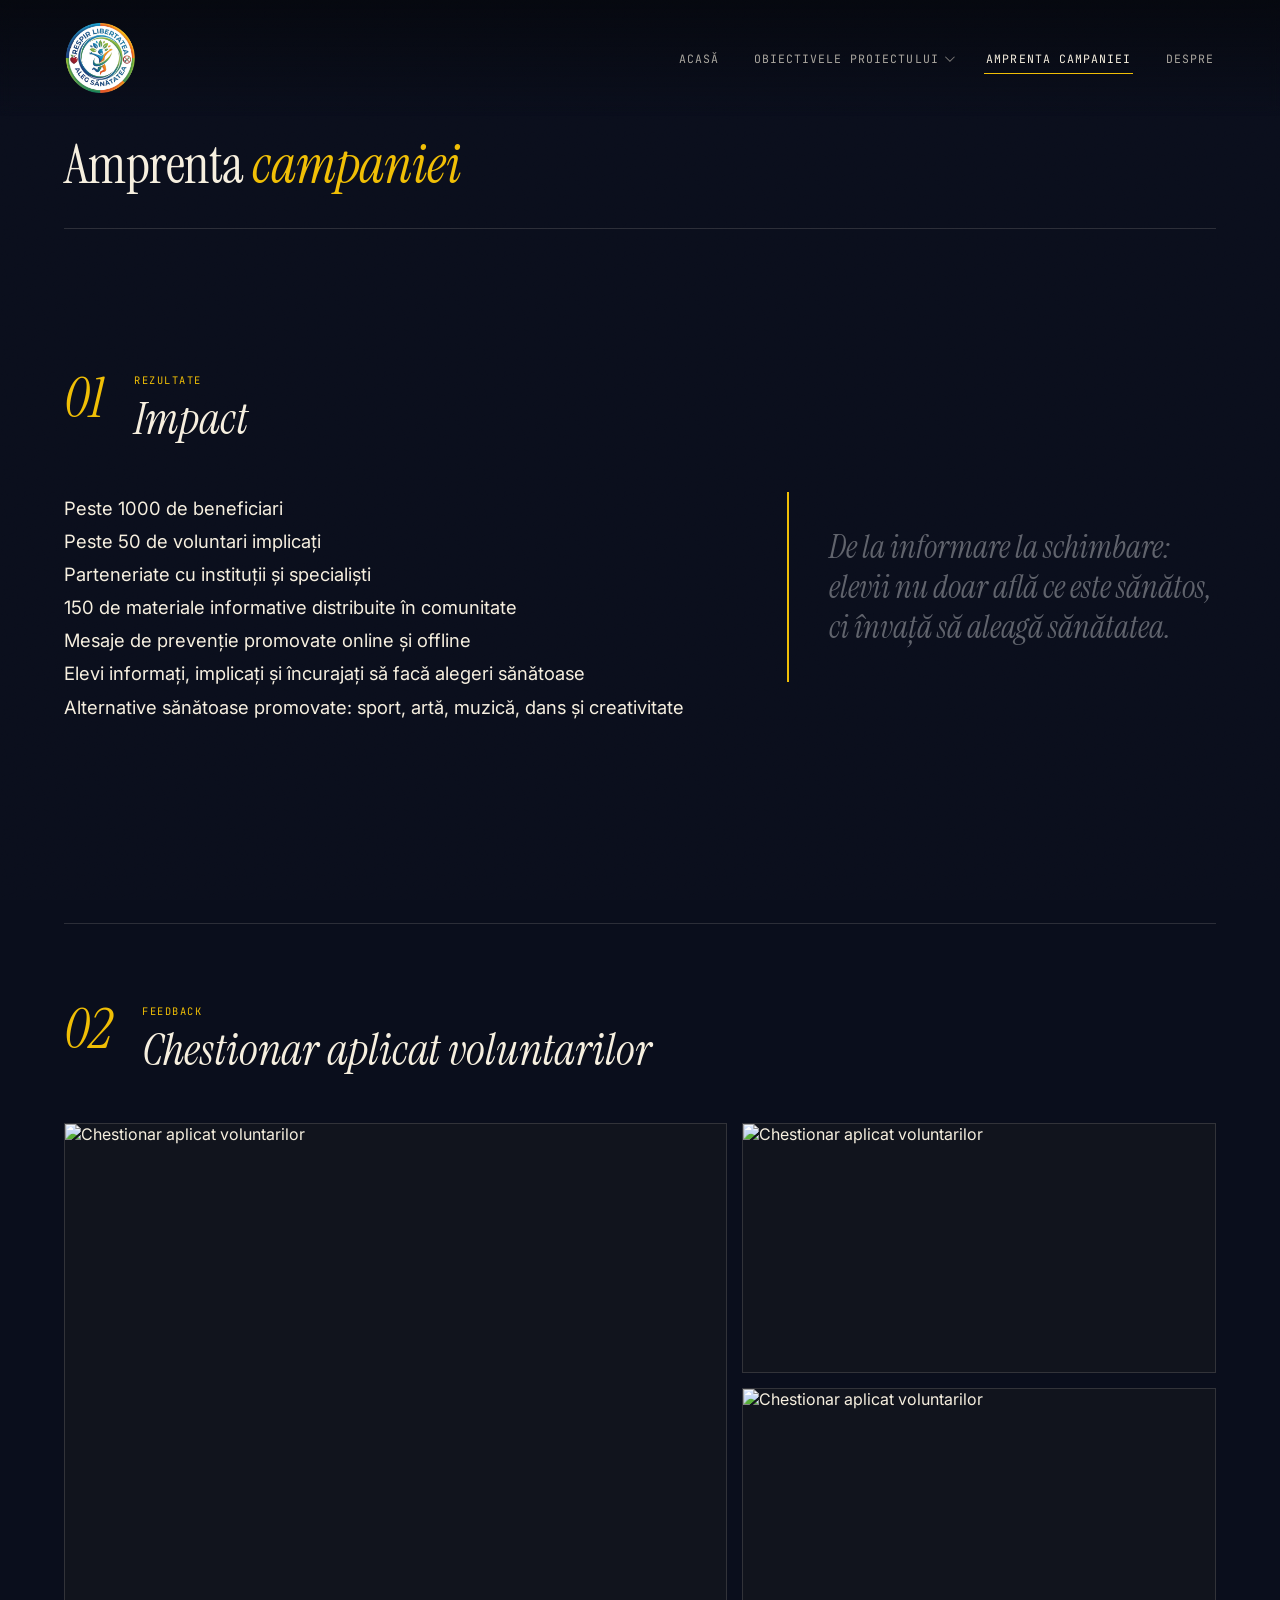
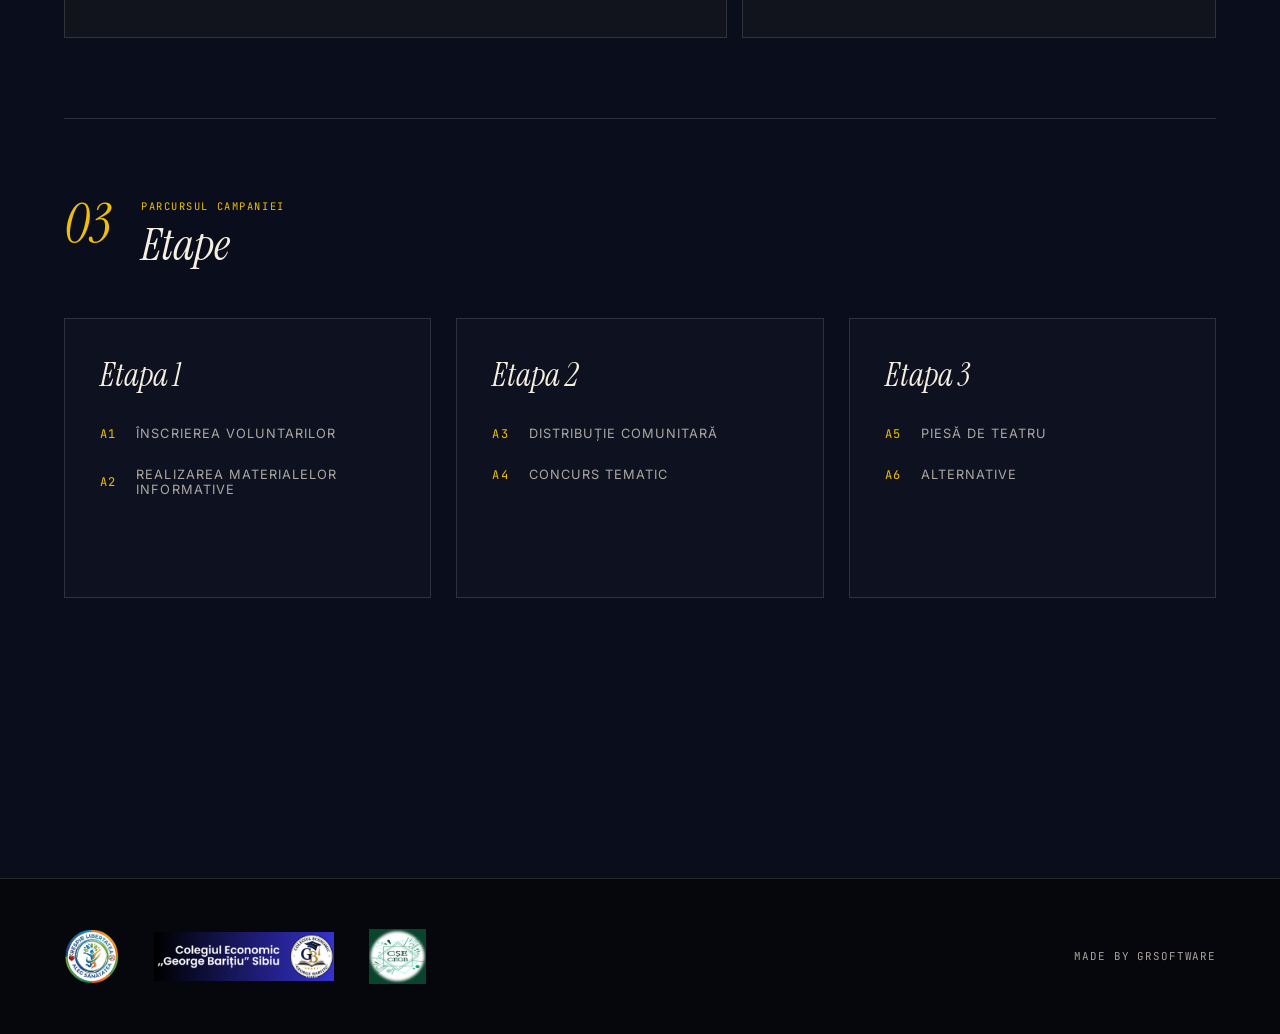
==== commit 2e41b726: "Adaugare logo-uri" ====
--- a/amprenta.html
+++ b/amprenta.html
@@ -758,24 +758,24 @@
   <div class="footer-logos">
 
     <img
-      src="imagini/logo1.png"
+      src="imagini/logo.png"
       alt="Logo partener 1"
     >
 
     <img
-      src="imagini/logo2.png"
+      src="imagini/logo1.png"
       alt="Logo partener 2"
     >
 
     <img
-      src="imagini/logo3.png"
+      src="imagini/logo2.png"
       alt="Logo partener 3"
     >
 
   </div>
 
   <div class="footer-year">
-    [Anul]
+    made by GRSoftware
   </div>
 
 </footer>
--- a/style.css
+++ b/style.css
@@ -4358,8 +4358,8 @@
 .nav-brand img {
   display: block;
   width: auto;
-  height: 52px;
-  max-width: 220px;
+  height: 72px;
+  max-width: 280px;
   object-fit: contain;
 }
 /* ============================================
@@ -4414,27 +4414,11 @@
 
   object-fit: contain;
 
-  opacity: 0.75;
-
-  filter: grayscale(100%);
-
-  transition:
-    opacity 0.3s ease,
-    filter 0.3s ease,
-    transform 0.3s ease;
-
-}
-
-
-/* Efect hover */
-
-.footer-logos img:hover {
-
   opacity: 1;
 
-  filter: grayscale(0%);
-
-  transform: translateY(-3px);
+  filter: none;
+
+  transition: none;
 
 }
 
@@ -4532,33 +4516,17 @@
 
   width: auto;
 
-  max-width: 220px;
-
-  height: 70px;
+  max-width: 280px;
+
+  height: 92px;
 
   object-fit: contain;
 
-  opacity: 0.8;
-
-  filter: grayscale(100%);
-
-  transition:
-    opacity 0.4s ease,
-    filter 0.4s ease,
-    transform 0.4s ease;
-
-}
-
-
-/* Hover */
-
-.hero-logos img:hover {
-
   opacity: 1;
 
-  filter: grayscale(0%);
-
-  transform: scale(1.05);
+  filter: none;
+
+  transition: none;
 
 }
 @media (max-width: 900px) {
@@ -4590,9 +4558,9 @@
 
   .hero-logos img {
 
-    height: 50px;
-
-    max-width: 130px;
+    height: 60px;
+
+    max-width: 160px;
 
   }
 
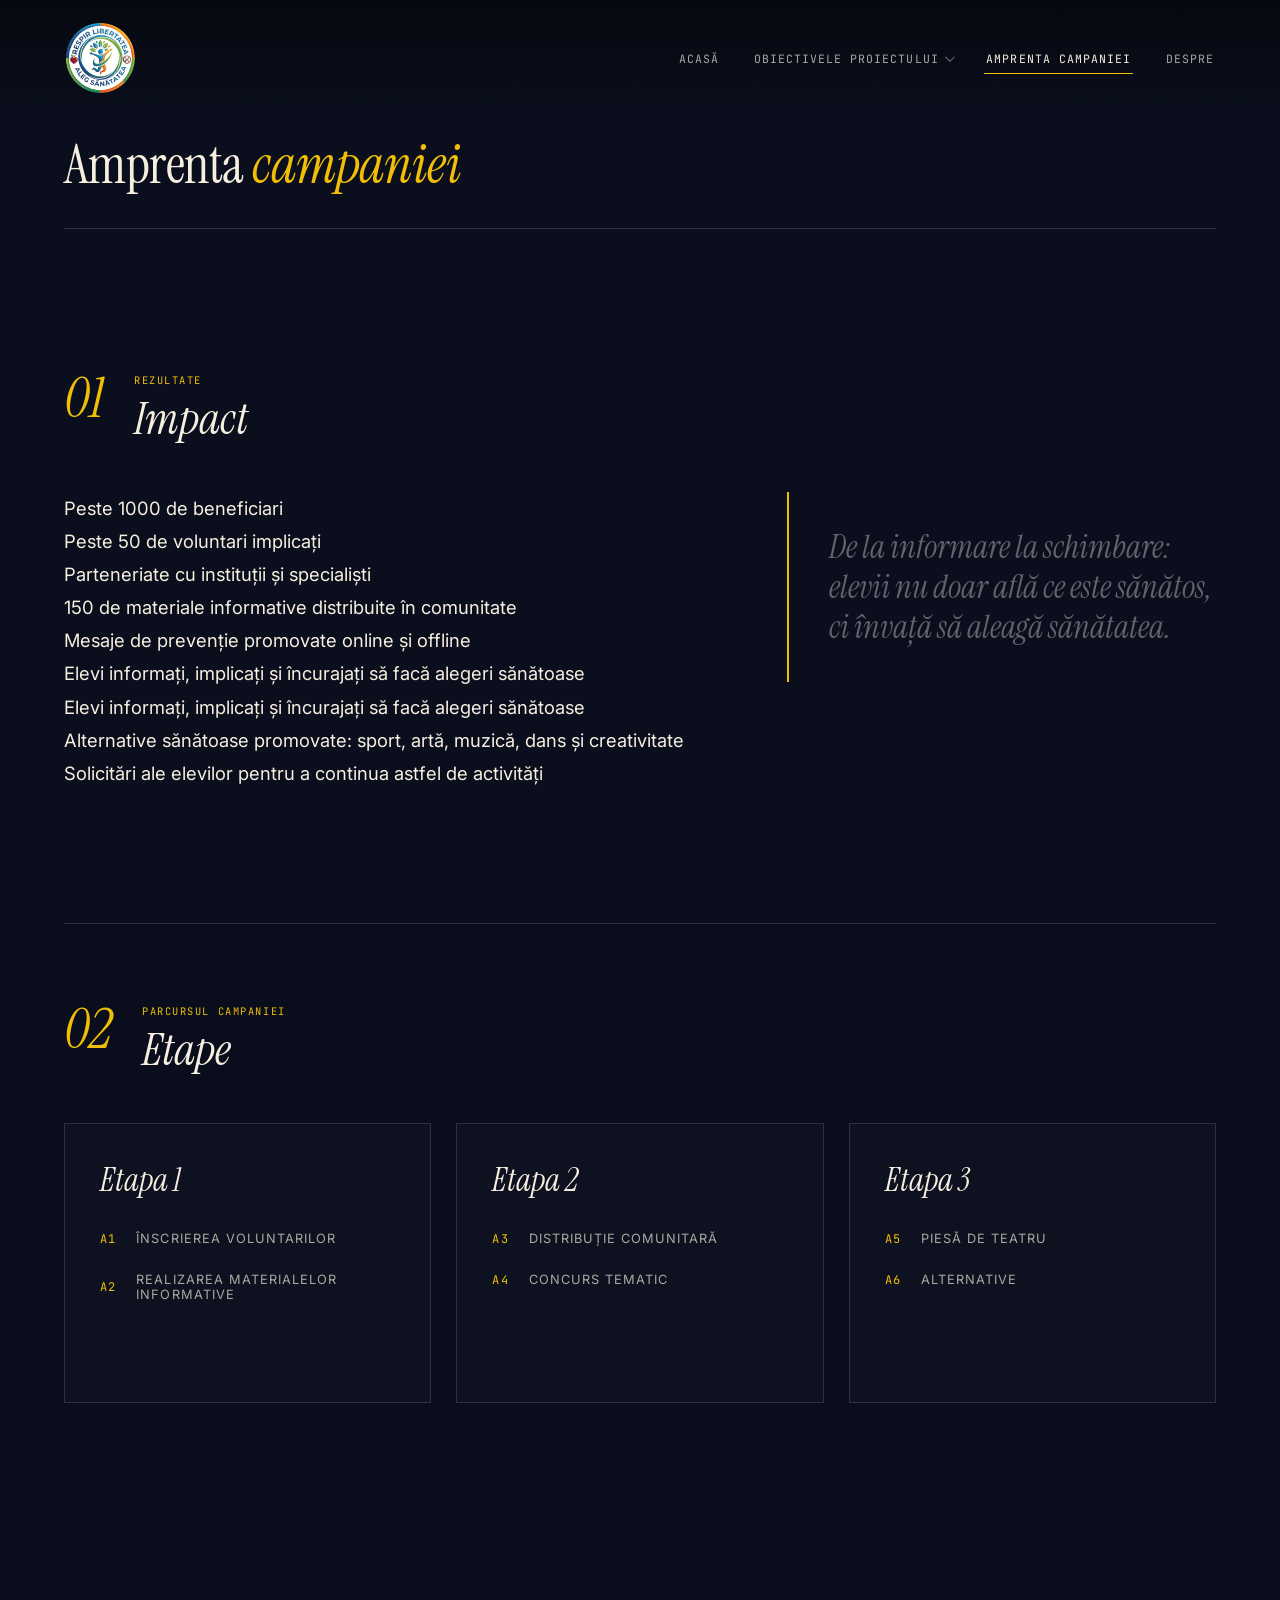
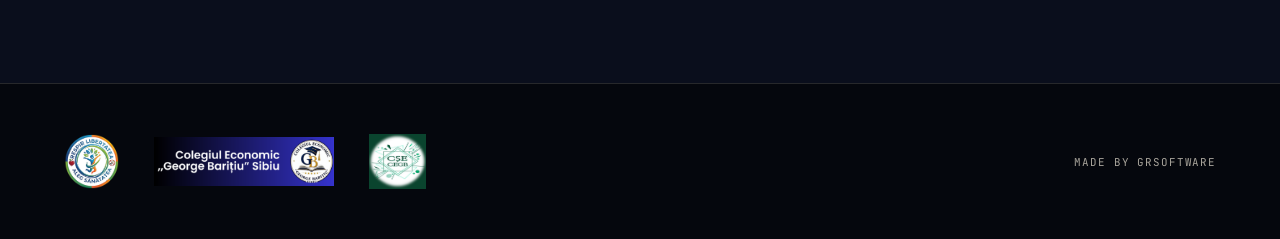
==== commit 39164d76: "Site intreg mai trebuie adaugat doar acel scurtmetraj." ====
--- a/amprenta.html
+++ b/amprenta.html
@@ -321,36 +321,41 @@
 </p>
 <p>
 Mesaje de prevenție promovate online și offline
-</p> 
+</p>
+<p>
+  Elevi informați, implicați și încurajați să facă alegeri sănătoase 
 </p>
 <p>
 Elevi informați, implicați și încurajați să facă alegeri sănătoase 
 </p>
 <p>
 Alternative sănătoase promovate: sport, artă, muzică, dans și creativitate 
+</p>
+<p>
+  Solicitări ale elevilor pentru a continua astfel de activități
+</p>
+
+
+            </div>
+
+
+
+            <!-- MESAJ MEMORABIL -->
+
+            <div class="impact-message">
+
+
+              <p>
+
+                De la informare la schimbare: elevii nu doar află ce este sănătos, ci învață să aleagă sănătatea.
+
+
               </p>
 
 
             </div>
 
 
-
-            <!-- MESAJ MEMORABIL -->
-
-            <div class="impact-message">
-
-
-              <p>
-
-                De la informare la schimbare: elevii nu doar află ce este sănătos, ci învață să aleagă sănătatea.
-
-
-              </p>
-
-
-            </div>
-
-
           </div>
 
 
@@ -358,115 +363,9 @@
 
 
 
+
         <!-- ================================================= -->
-        <!-- 02. CHESTIONAR APLICAT VOLUNTARILOR -->
-        <!-- ================================================= -->
-
-        <section
-          class="imprint-section"
-          id="chestionar"
-        >
-
-
-          <!-- HEADER SECȚIUNE -->
-
-          <div class="imprint-section-heading">
-
-
-            <!-- NUMĂR -->
-
-            <div class="imprint-section-number">
-
-              02
-
-            </div>
-
-
-
-            <!-- TITLU -->
-
-            <div>
-
-
-              <div class="imprint-section-label">
-
-                FEEDBACK
-
-              </div>
-
-
-              <h2 class="imprint-section-title">
-
-                Chestionar aplicat
-                voluntarilor
-
-              </h2>
-
-
-            </div>
-
-
-          </div>
-
-
-          <!-- GALERIE CHESTIONAR -->
-
-          <div class="questionnaire-gallery">
-
-
-            <!-- POZA 1 - MAI MARE -->
-
-            <div class="questionnaire-photo">
-
-
-              <img
-                src="imagini/chestionar-1.jpg"
-                alt="Chestionar aplicat voluntarilor"
-              >
-
-
-            </div>
-
-
-
-            <!-- POZA 2 -->
-
-            <div class="questionnaire-photo">
-
-
-              <img
-                src="imagini/chestionar-2.jpg"
-                alt="Chestionar aplicat voluntarilor"
-              >
-
-
-            </div>
-
-
-
-            <!-- POZA 3 -->
-
-            <div class="questionnaire-photo">
-
-
-              <img
-                src="imagini/chestionar-3.jpg"
-                alt="Chestionar aplicat voluntarilor"
-              >
-
-
-            </div>
-
-
-          </div>
-
-
-        </section>
-
-
-
-        <!-- ================================================= -->
-        <!-- 03. ETAPE -->
+        <!-- 02. ETAPE -->
         <!-- ================================================= -->
 
         <section
@@ -484,7 +383,7 @@
 
             <div class="imprint-section-number">
 
-              03
+              02
 
             </div>
 
--- a/style.css
+++ b/style.css
@@ -2514,8 +2514,11 @@
     ============================================ */
 
     .team-photo {
-    margin-top: 60px;
+    margin-top: 40px;
     width: 100%;
+    max-width: 620px;
+    margin-left: auto;
+    margin-right: auto;
     overflow: hidden;
     border: 1px solid var(--line);
     background: #11141d;
@@ -2526,7 +2529,7 @@
     display: block;
     width: 100%;
     height: auto;
-    max-height: 650px;
+    max-height: 320px;
     object-fit: cover;
     transition:
         transform 0.7s ease,
@@ -2535,8 +2538,8 @@
 
 
     .team-photo:hover img {
-    transform: scale(1.02);
-    filter: brightness(1.05);
+    transform: scale(1.01);
+    filter: brightness(1.03);
     }
 
 
@@ -2817,9 +2820,9 @@
 
       .nav-brand img{
 
-        height:34px;
-
-        max-width:150px;
+        height:30px;
+
+        max-width:130px;
 
       }
 
@@ -3250,6 +3253,40 @@
 
 
     /* ============================================
+    POZA CU ECHIPA - TURNUL SFATULUI
+    ============================================ */
+
+    .tower-team-photo {
+
+    width: 100%;
+
+    max-width: 980px;
+
+    margin: 10px 0 40px;
+
+    overflow: hidden;
+
+    border: 1px solid var(--line);
+
+    background: #11141d;
+
+    }
+
+
+    .tower-team-photo img {
+
+    display: block;
+
+    width: 100%;
+
+    height: auto;
+
+    object-fit: cover;
+
+    }
+
+
+    /* ============================================
     INFORMAȚII TURNUL SFATULUI
     ============================================ */
 
@@ -3304,11 +3341,29 @@
 
     }
 
+    @media (max-width: 900px) {
+
+    .tower-team-photo {
+
+        max-width: 100%;
+
+        margin-bottom: 30px;
+
+    }
+
+    }
+
     @media (max-width: 600px) {
 
     .tower-photo img {
 
         max-height: 350px;
+
+    }
+
+    .tower-team-photo {
+
+        margin: 6px 0 28px;
 
     }
 
@@ -3449,6 +3504,235 @@
     .video-icon {
 
     font-size: 0.8rem;
+
+    }
+
+
+    /* ============================================
+    LIGHTBOX IMAGINI
+    ============================================ */
+
+    .image-lightbox {
+
+    position: fixed;
+
+    inset: 0;
+
+    z-index: 10000;
+
+    display: flex;
+
+    align-items: center;
+
+    justify-content: center;
+
+    padding: 24px;
+
+    opacity: 0;
+
+    visibility: hidden;
+
+    pointer-events: none;
+
+    transition:
+        opacity 0.25s ease,
+        visibility 0.25s ease;
+
+    }
+
+
+    .image-lightbox.active {
+
+    opacity: 1;
+
+    visibility: visible;
+
+    pointer-events: auto;
+
+    }
+
+
+    .image-lightbox-overlay {
+
+    position: absolute;
+
+    inset: 0;
+
+    background: rgba(5, 7, 10, 0.95);
+
+    backdrop-filter: blur(6px);
+
+    }
+
+
+    .image-lightbox-content {
+
+    position: relative;
+
+    z-index: 2;
+
+    max-width: min(1100px, 100%);
+
+    max-height: 90vh;
+
+    display: flex;
+
+    align-items: center;
+
+    justify-content: center;
+
+    }
+
+
+    .image-lightbox-nav {
+
+    position: absolute;
+    top: 50%;
+    transform: translateY(-50%);
+
+    width: 44px;
+    height: 44px;
+
+    border: 1px solid var(--line);
+    background: rgba(10, 12, 22, 0.8);
+    color: var(--paper);
+    font-size: 1.8rem;
+    line-height: 1;
+    cursor: pointer;
+    display: flex;
+    align-items: center;
+    justify-content: center;
+    transition:
+        background 0.25s ease,
+        color 0.25s ease,
+        opacity 0.25s ease;
+    }
+
+
+    .image-lightbox-nav:hover {
+
+    background: rgba(240, 190, 5, 0.14);
+    color: var(--gold);
+
+    }
+
+
+    .image-lightbox-nav.is-hidden {
+
+    opacity: 0;
+    pointer-events: none;
+
+    }
+
+
+    .image-lightbox-prev {
+
+    left: -56px;
+
+    }
+
+
+    .image-lightbox-next {
+
+    right: -56px;
+
+    }
+
+
+    .image-lightbox-image {
+
+    display: block;
+
+    width: auto;
+
+    max-width: 100%;
+
+    max-height: 90vh;
+
+    object-fit: contain;
+
+    border: 1px solid var(--line);
+
+    background: #11141d;
+
+    box-shadow: 0 25px 70px rgba(0, 0, 0, 0.45);
+
+    }
+
+
+    .image-lightbox-close {
+
+    position: absolute;
+
+    top: -46px;
+
+    right: 0;
+
+    width: 38px;
+
+    height: 38px;
+
+    border: 0;
+
+    background: transparent;
+
+    color: var(--paper);
+
+    font-size: 2rem;
+
+    line-height: 1;
+
+    cursor: pointer;
+
+    }
+
+
+    .image-lightbox-close:hover {
+
+    color: var(--gold);
+
+    }
+
+
+    @media (max-width: 600px) {
+
+    .image-lightbox {
+
+        padding: 16px;
+
+    }
+
+    .image-lightbox-close {
+
+        top: -40px;
+
+    }
+
+    .image-lightbox-nav {
+
+        width: 40px;
+        height: 40px;
+        font-size: 1.6rem;
+
+    }
+
+    .image-lightbox-prev {
+
+        left: -8px;
+        top: auto;
+        bottom: -56px;
+        transform: none;
+
+    }
+
+    .image-lightbox-next {
+
+        right: -8px;
+        top: auto;
+        bottom: -56px;
+        transform: none;
+
+    }
 
     }
 
@@ -4053,6 +4337,60 @@
 }
 
 
+/* ============================================
+   02. PARTICIPANȚI
+============================================ */
+
+.participants-panel {
+
+  max-width: 860px;
+
+  padding: 36px 38px;
+
+  border: 1px solid var(--line);
+
+  background:
+    linear-gradient(
+      180deg,
+      rgba(17, 20, 29, 0.92),
+      rgba(10, 14, 28, 0.96)
+    );
+
+  box-shadow: 0 18px 40px rgba(0, 0, 0, 0.22);
+
+  display: grid;
+
+  gap: 18px;
+
+}
+
+
+.participants-lead {
+
+  font-family: var(--display);
+
+  font-style: italic;
+
+  font-size: 1.5rem;
+
+  line-height: 1.45;
+
+  color: var(--paper);
+
+}
+
+
+.participants-panel p:not(.participants-lead) {
+
+  font-size: 1rem;
+
+  line-height: 1.8;
+
+  color: var(--paper-dim);
+
+}
+
+
 /* IMAGINI SOCIAL MEDIA */
 
 .social-device {
@@ -4297,6 +4635,20 @@
   .about-section-title {
 
     font-size: 2.2rem;
+
+  }
+
+
+  .participants-panel {
+
+    padding: 28px 24px;
+
+  }
+
+
+  .participants-lead {
+
+    font-size: 1.25rem;
 
   }
 
@@ -4446,6 +4798,14 @@
 
 @media (max-width: 600px) {
 
+  .nav-brand img {
+
+    height: 60px;
+
+    max-width: 120px;
+
+  }
+
   footer {
 
     flex-direction: column;
